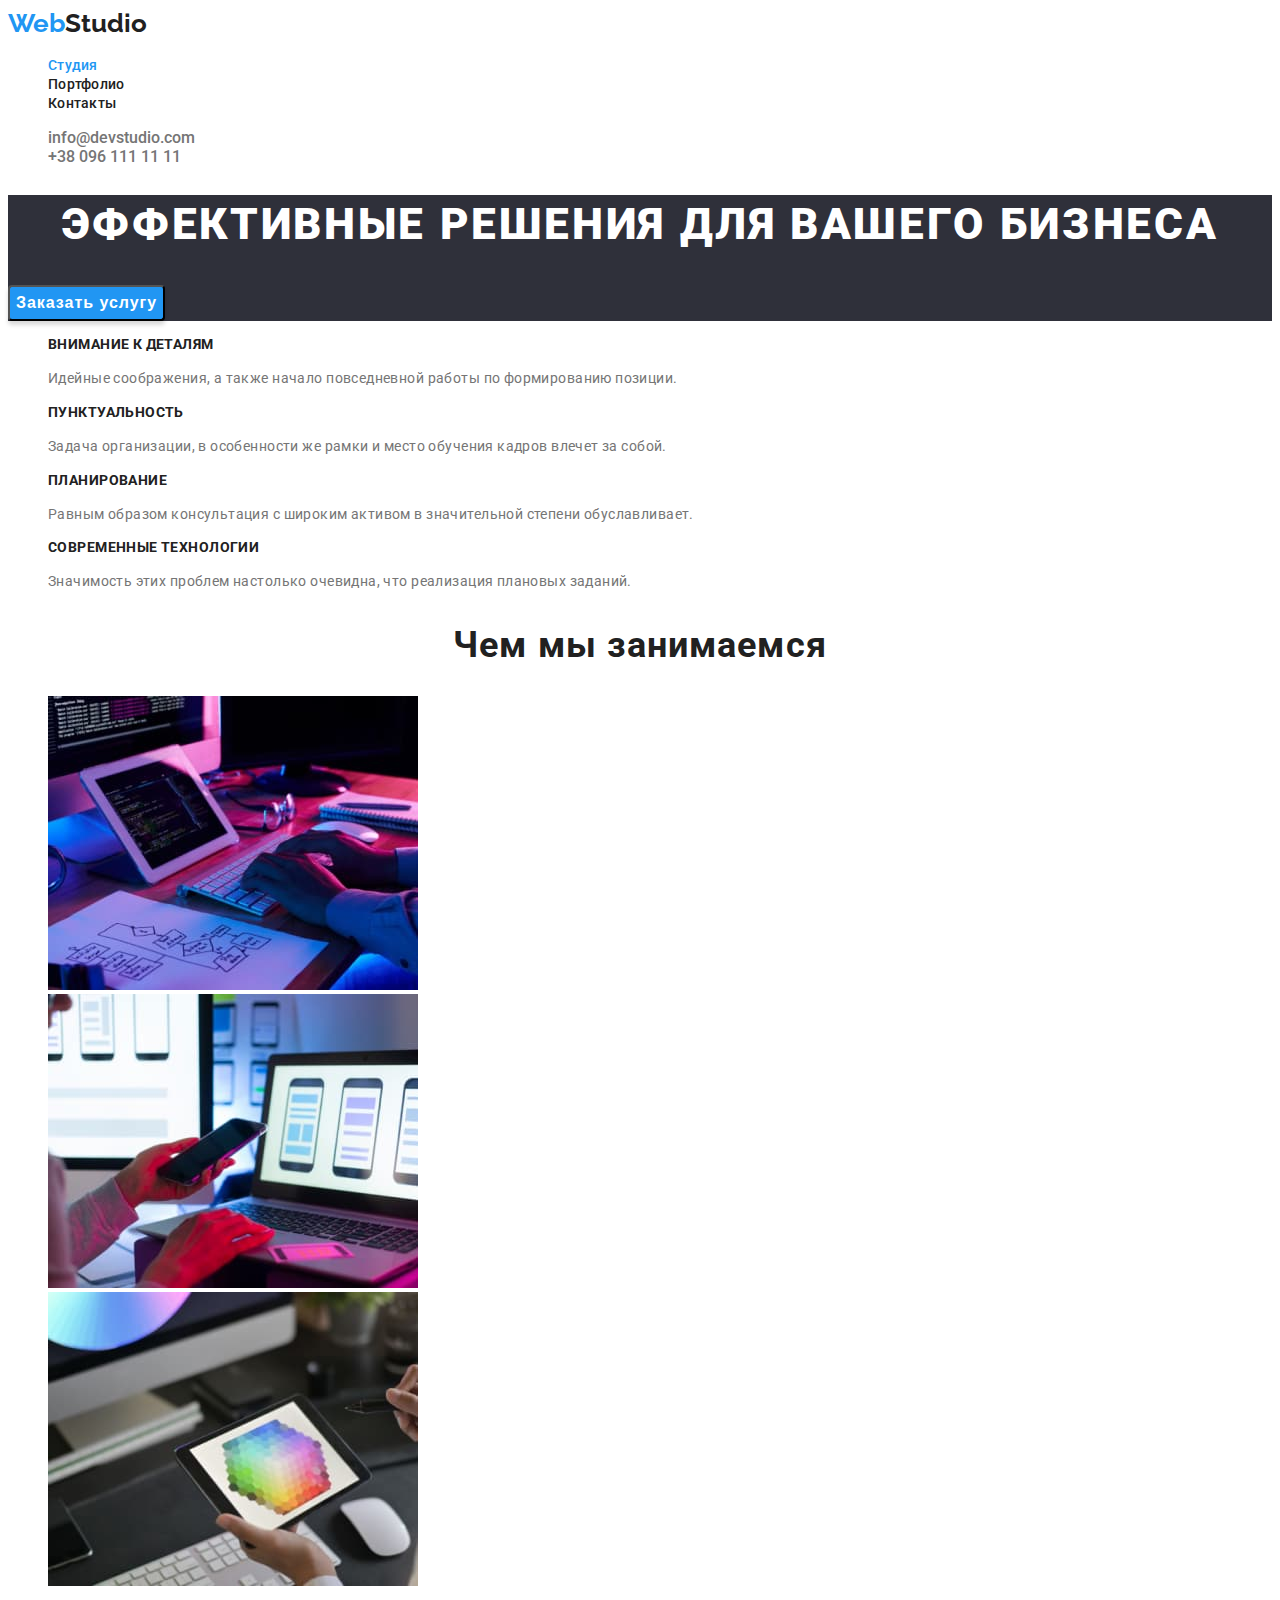
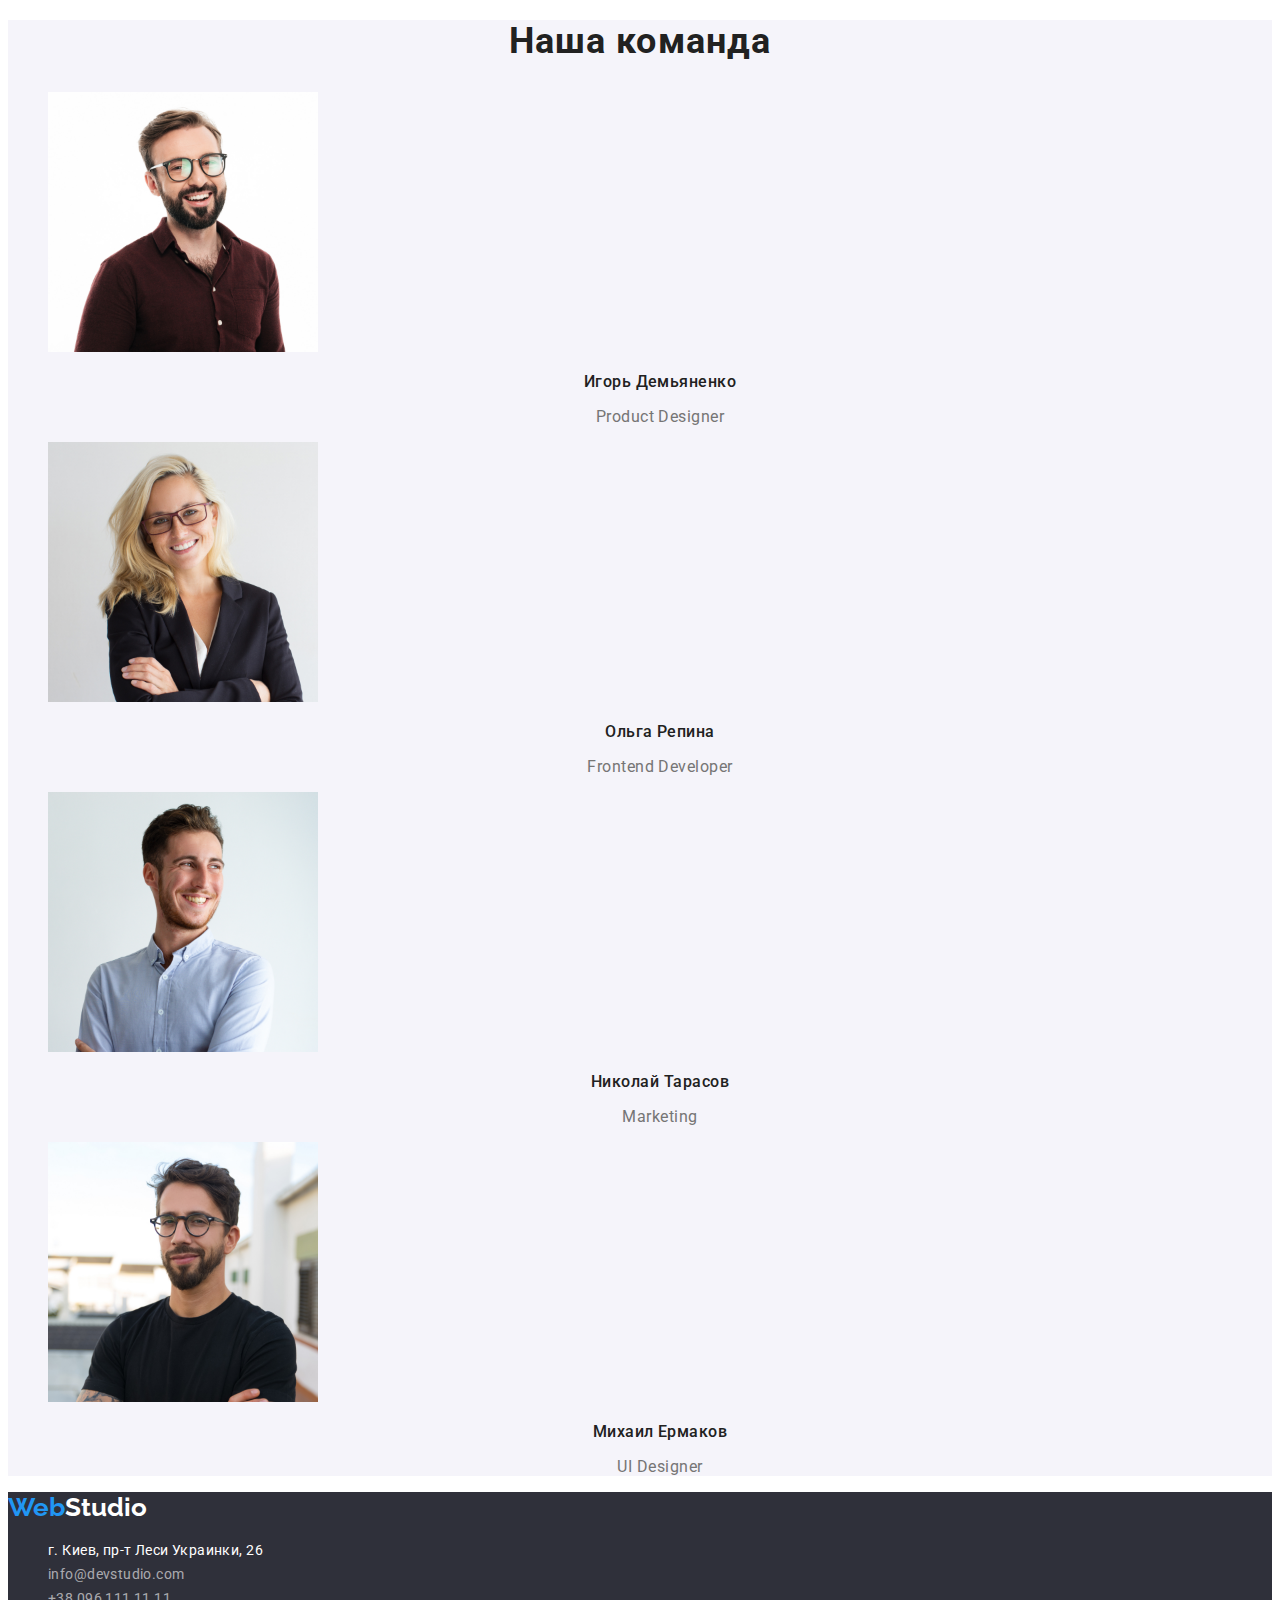
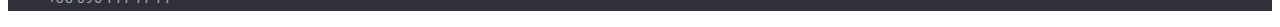
==== index.html @ 75a7513d "Initial commit" ====
<!DOCTYPE html>
<html lang="ru">
<!--head-->

<head>
    <meta charset="UTF-8" />
    <meta http-equiv="X-UA-Compatible" content="IE=edge" />
    <meta name="viewport" content="width=device-width, initial-scale=1.0" />
    <title>Web Studio</title>
    <link rel="preconnect" href="https://fonts.googleapis.com" />
    <link rel="preconnect" href="https://fonts.gstatic.com" crossorigin />
    <link href="https://fonts.googleapis.com/css2?family=Raleway:wght@700&family=Roboto:wght@400;500;700;900&display=swap" rel="stylesheet" />
    <link rel="stylesheet" href="./css/style.css" />
</head>
<!--body-->

<body>
    <!--header-->
    <header class="header">
        <a href="./index.html" lang="en" class="logo link">Web<span class="logo-header">Studio</span></a
      >
      <nav class="header-nav link">
        <ul class="nav-list list">
          <li class="nav-item">
            <a href="./index.html" class="nav-link link current-link">Студия</a>
        </li>
        <li class="nav-item">
            <a href="./portfolio.html " class="nav-link link">Портфолио</a>
        </li>
        <li class="nav-item">
            <a href="#" class="nav-link link">Контакты</a>
        </li>
        </ul>
        </nav>
        <ul class="contact-us list">
            <li class="contact-us-item">
                <a href="mailto:info@devstudio.com" lang="en" class="contact-us-link link">info@devstudio.com</a
          >
        </li>
        <li class="contact-us-item">
          <a href="tel:+380961111111" class="contact-us-link link">+38 096 111 11 11</a>
            </li>
        </ul>
    </header>
    <!--main-->
    <main>
        <section class="hero">
            <h1 class="hero-title">Эффективные решения для вашего бизнеса</h1>
            <button type="button" class="btn">Заказать услугу</button>
        </section>
        <section class="main-tasks">
            <h2 class="visually-hidden">Основные задачи</h2>
            <ul class="main-tasks-list list">
                <li class="main-tasks-item">
                    <h3 class="main-tasks-title">Внимание к деталям</h3>
                    <p class="main-tasks-text">
                        Идейные соображения, а также начало повседневной работы по формированию позиции.
                    </p>
                </li>
                <li class="main-tasks-item">
                    <h3 class="main-tasks-title">Пунктуальность</h3>
                    <p class="main-tasks-text">
                        Задача организации, в особенности же рамки и место обучения кадров влечет за собой.
                    </p>
                </li>
                <li class="main-tasks-item">
                    <h3 class="main-tasks-title">Планирование</h3>
                    <p class="main-tasks-text">
                        Равным образом консультация с широким активом в значительной степени обуславливает.
                    </p>
                </li>
                <li class="main-tasks-item">
                    <h3 class="main-tasks-title">Современные технологии</h3>
                    <p class="main-tasks-text">
                        Значимость этих проблем настолько очевидна, что реализация плановых заданий.
                    </p>
                </li>
            </ul>
        </section>
        <section class="our-work">
            <h2 class="our-work-title">Чем мы занимаемся</h2>
            <ul class="our-work-list list">
                <li class="our-work-item">
                    <img src="./images/body/tablet+keyboard.jpg" alt="Набор кода на клавиатуре с отображением на экране" width="370" height="294" />
                </li>
                <li class="our-work-item">
                    <img src="./images/body/phone+laptop.jpg" alt="Синхронизация телефона и компьютера" width="370" height="294" />
                </li>
                <li class="our-work-item">
                    <img src="./images/body/tablet.jpg" alt="Графика на планшете" width="370" height="294" />
                </li>
            </ul>
        </section>
        <section class="our-team">
            <h2 class="our-team-title">Наша команда</h2>
            <ul class="our-team-list list">
                <li class="our-team-item">
                    <img src="./images/body/igor-demyanenko.jpg" alt="Фото Игоря Демьяненко" width="270" height="260" class="our-team-photo" />
                    <h3 class="our-team-name">Игорь Демьяненко</h3>
                    <p lang="en" class="our-team-text">Product Designer</p>
                </li>
                <li class="our-team-item">
                    <img src="./images/body/olga-repina.jpg" alt="Фото Ольги Репиной" width="270" height="260" class="our-team-photo" />
                    <h3 class="our-team-name">Ольга Репина</h3>
                    <p lang="en" class="our-team-text">Frontend Developer</p>
                </li>
                <li class="our-team-item">
                    <img src="./images/body/nikolay-tarasov.jpg" alt="Фото Николая Тарасова" width="270" height="260" class="our-team-photo" />
                    <h3 class="our-team-name">Николай Тарасов</h3>
                    <p lang="en" class="our-team-text">Marketing</p>
                </li>
                <li class="our-team-item">
                    <img src="./images/body/mikhail-ermakov.jpg" alt="Фото Михаила Ермакова" width="270" height="260" class="our-team-photo" />
                    <h3 class="our-team-name">Михаил Ермаков</h3>
                    <p lang="en" class="our-team-text">UI Designer</p>
                </li>
            </ul>
        </section>
    </main>
    <!--footer-->
    <footer class="footer">
        <a href="./index.html" lang="en" class="logo link">Web<span class="logo-footer">Studio</span></a
      >
      <address class="address">
        <ul class="address-list list">
          <li class="address-item">
            <a
              href="https://goo.gl/maps/aVmXrmSKE6ymTyCH6"
              target="no_blank"
              rel="noopener noreferer"
              class="address-link office link"
              >г. Киев, пр-т Леси Украинки, 26</a
            >
          </li>
          <li class="address-item">
            <a href="mailto:info@devstudio.com" lang="en" class="address-link link"
              >info@devstudio.com</a
            >
          </li>
          <li class="address-item">
            <a href="tel:+380961111111" class="address-link link">+38 096 111 11 11</a>
        </li>
        </ul>
        </address>
    </footer>
</body>

</html>
---- css/style.css ----
:root {
    --main-font-family: 'Roboto', sans-serif;
    --secondary-font-family: 'Raleway', sans-serif;
    --text-font-size: 14px;
    --hero-text-color: #FFFFFF;
    --primary-text-color: #212121;
    --secondary-text-color: #757575;
    --accent-color: #2196F3;
    --primary-background-color: #2F303A;
    --secondary-background-color: #F5F4FA;
    --address-text-color: rgba(255, 255, 255, 0.6);
}

body {
    font-family: var(--main-font-family);
}

.list {
    list-style: none;
}

.link {
    text-decoration: none;
}

.address {
    font-style: normal;
}

.visually-hidden {
    position: absolute;
    width: 1px;
    height: 1px;
    margin: -1px;
    border: 0;
    padding: 0;
    clip: rect(0 0 0 0);
    overflow: hidden;
}


/*------HEADER------*/

.logo {
    font-family: var(--secondary-font-family);
    font-weight: 700;
    font-size: 26px;
    line-height: 1.19;
    color: var(--accent-color);
}

.logo-header {
    color: var(--primary-text-color);
}

.nav-link {
    font-weight: 500;
    font-size: var(--text-font-size);
    line-height: 1.14;
    letter-spacing: 0.02em;
    color: var(--primary-text-color);
}

.nav-link:hover,
.nav-link:focus {
    color: var(--accent-color);
    cursor: pointer;
}

.current-link {
    color: var(--accent-color);
}

.contact-us-link {
    font-weight: 500;
    color: var(--secondary-text-color);
}

.contact-us-link:hover,
.contact-us-link:focus {
    color: var(--accent-color);
    cursor: pointer;
}


/*------HEADER------*/


/*------MAIN------*/

.hero {
    background-color: var(--primary-background-color);
    color: var(--hero-text-color);
}

.hero-title {
    font-weight: 900;
    font-size: 44px;
    line-height: 1.36;
    text-align: center;
    letter-spacing: 0.06em;
    text-transform: uppercase;
}

.btn {
    font-weight: 700;
    font-size: 16px;
    line-height: 1.88;
    display: flex;
    align-items: center;
    text-align: center;
    letter-spacing: 0.06em;
    background-color: var(--accent-color);
    box-shadow: 0px 4px 4px rgba(0, 0, 0, 0.15);
    border-radius: 4px;
    color: inherit;
}

.main-tasks-title {
    font-weight: 700;
    font-size: var(--text-font-size);
    line-height: 1.14;
    letter-spacing: 0.03em;
    text-transform: uppercase;
    color: var(--primary-text-color);
}

.main-tasks-text {
    font-weight: 400;
    font-size: var(--text-font-size);
    line-height: 1.71;
    letter-spacing: 0.03em;
    color: var(--secondary-text-color);
}

.our-work-title,
.our-team-title {
    font-weight: 700;
    font-size: 36px;
    line-height: 1.17;
    text-align: center;
    letter-spacing: 0.03em;
    color: var(--primary-text-color);
}

.our-team {
    background-color: var(--secondary-background-color);
}

.our-team-name,
.our-team-text {
    font-weight: 500;
    font-size: 16px;
    line-height: 1.19;
    text-align: center;
    letter-spacing: 0.03em;
    color: var(--primary-text-color);
}

.our-team-text {
    font-weight: 400;
    color: var(--secondary-text-color);
}


/*---PORTFOLIO----*/

.portfolio-btn {
    font-weight: 500;
    font-size: 16px;
    line-height: 1.62;
    text-align: center;
    letter-spacing: 0.03em;
    color: var(--primary-text-color);
    background-color: var(--secondary-background-color);
}

.portfolio-btn:hover,
.portfolio-btn:focus {
    color: var(--hero-text-color);
    background-color: var(--accent-color);
}

.current-portfolio-btn {
    background-color: var(--accent-color);
    color: var(--hero-text-color);
}

.portfolio-title {
    font-weight: 700;
    font-size: 18px;
    line-height: 2;
    letter-spacing: 0.06em;
    color: var(--primary-text-color);
}

.portfolio-text {
    font-weight: 400;
    font-size: 16px;
    line-height: 1.88;
    letter-spacing: 0.03em;
    color: var(--secondary-text-color);
}


/*---PORTFOLIO----*/


/*------MAIN------*/


/*------FOOTER------*/

.footer {
    background-color: var(--primary-background-color);
}

.address-link {
    font-weight: 400;
    font-size: var(--text-font-size);
    line-height: 1.71;
    letter-spacing: 0.03em;
    color: var(--address-text-color);
}

.office {
    color: var(--hero-text-color);
}

.logo-footer {
    color: var(--hero-text-color);
}
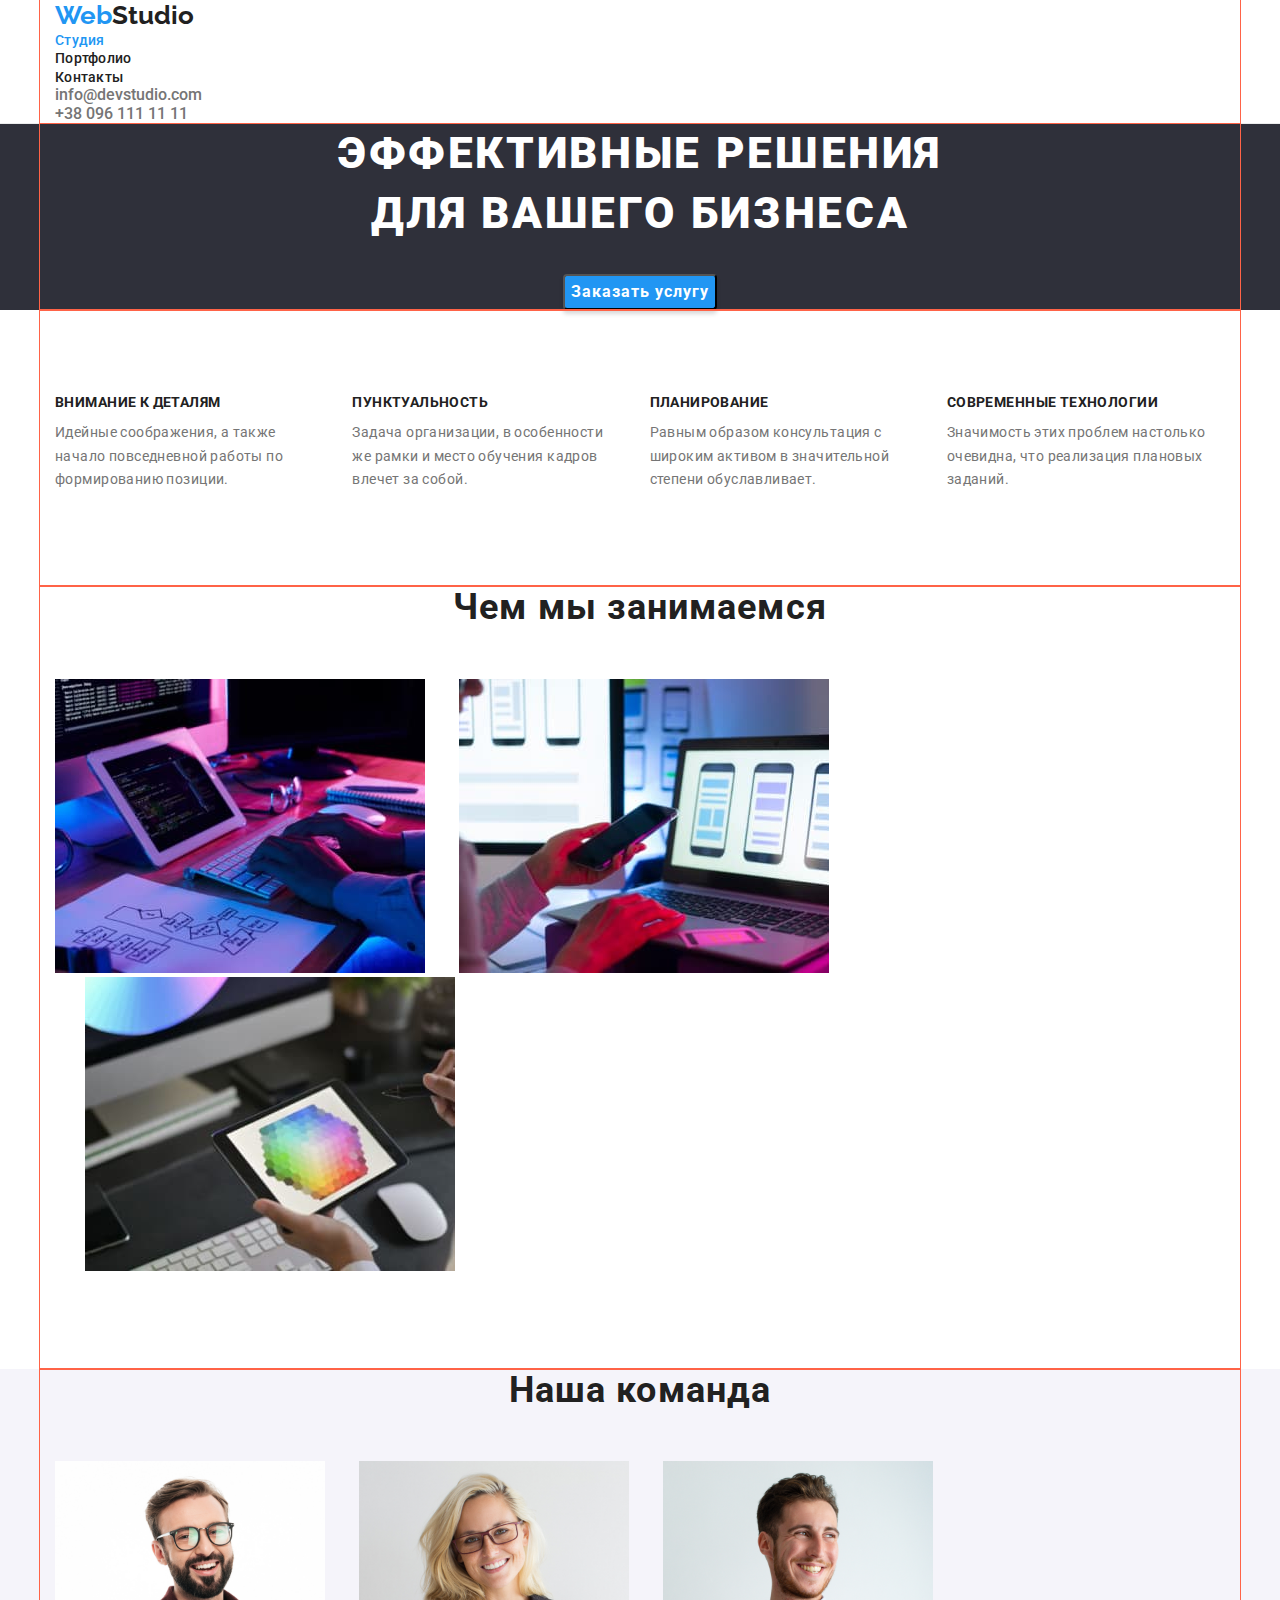
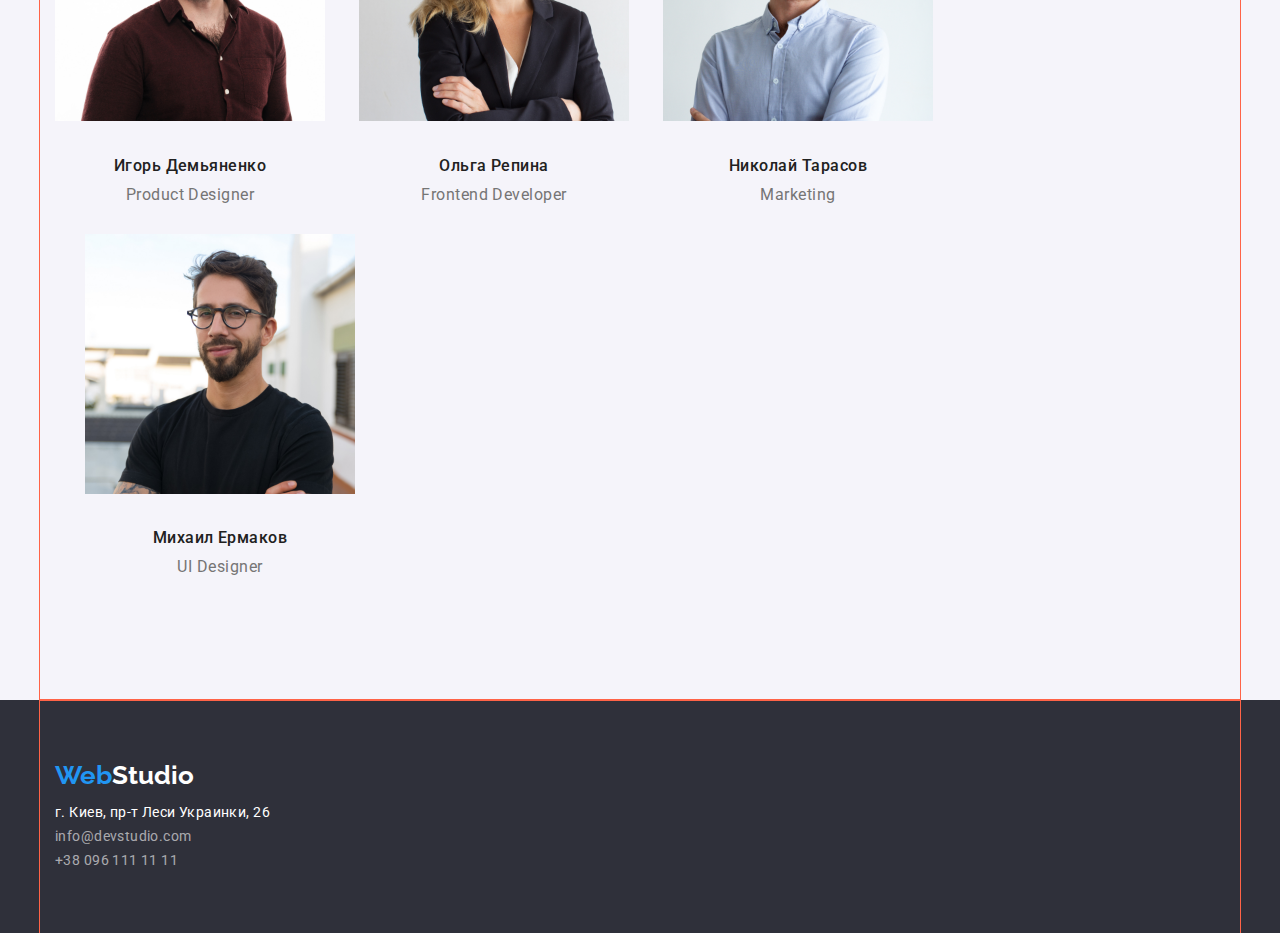
==== commit dfbef8e4: "add margin/padding" ====
--- a/index.html
+++ b/index.html
@@ -10,6 +10,7 @@
     <link rel="preconnect" href="https://fonts.googleapis.com" />
     <link rel="preconnect" href="https://fonts.gstatic.com" crossorigin />
     <link href="https://fonts.googleapis.com/css2?family=Raleway:wght@700&family=Roboto:wght@400;500;700;900&display=swap" rel="stylesheet" />
+    <link rel="stylesheet" href="https://cdn.jsdelivr.net/npm/modern-normalize@1.1.0/modern-normalize.min.css" />
     <link rel="stylesheet" href="./css/style.css" />
 </head>
 <!--body-->
@@ -17,131 +18,143 @@
 <body>
     <!--header-->
     <header class="header">
-        <a href="./index.html" lang="en" class="logo link">Web<span class="logo-header">Studio</span></a
-      >
-      <nav class="header-nav link">
-        <ul class="nav-list list">
-          <li class="nav-item">
-            <a href="./index.html" class="nav-link link current-link">Студия</a>
-        </li>
-        <li class="nav-item">
-            <a href="./portfolio.html " class="nav-link link">Портфолио</a>
-        </li>
-        <li class="nav-item">
-            <a href="#" class="nav-link link">Контакты</a>
-        </li>
-        </ul>
-        </nav>
-        <ul class="contact-us list">
-            <li class="contact-us-item">
-                <a href="mailto:info@devstudio.com" lang="en" class="contact-us-link link">info@devstudio.com</a
-          >
-        </li>
-        <li class="contact-us-item">
-          <a href="tel:+380961111111" class="contact-us-link link">+38 096 111 11 11</a>
+        <div class="container">
+            <a href="./index.html" lang="en" class="logo link">Web<span class="logo-header">Studio</span></a
+        >
+        <nav class="header-nav link">
+          <ul class="nav-list list">
+            <li class="nav-item">
+              <a href="./index.html" class="nav-link link current-link">Студия</a>
             </li>
-        </ul>
+            <li class="nav-item">
+                <a href="./portfolio.html " class="nav-link link">Портфолио</a>
+            </li>
+            <li class="nav-item">
+                <a href="#" class="nav-link link">Контакты</a>
+            </li>
+            </ul>
+            </nav>
+            <ul class="contact-us list">
+                <li class="contact-us-item">
+                    <a href="mailto:info@devstudio.com" lang="en" class="contact-us-link link">info@devstudio.com</a
+            >
+          </li>
+          <li class="contact-us-item">
+            <a href="tel:+380961111111" class="contact-us-link link">+38 096 111 11 11</a>
+                </li>
+            </ul>
+        </div>
     </header>
     <!--main-->
     <main>
         <section class="hero">
-            <h1 class="hero-title">Эффективные решения для вашего бизнеса</h1>
-            <button type="button" class="btn">Заказать услугу</button>
+            <div class="container">
+                <h1 class="hero-title">Эффективные решения для вашего бизнеса</h1>
+                <button type="button" class="btn hero-btn">Заказать услугу</button>
+            </div>
         </section>
         <section class="main-tasks">
-            <h2 class="visually-hidden">Основные задачи</h2>
-            <ul class="main-tasks-list list">
-                <li class="main-tasks-item">
-                    <h3 class="main-tasks-title">Внимание к деталям</h3>
-                    <p class="main-tasks-text">
-                        Идейные соображения, а также начало повседневной работы по формированию позиции.
-                    </p>
-                </li>
-                <li class="main-tasks-item">
-                    <h3 class="main-tasks-title">Пунктуальность</h3>
-                    <p class="main-tasks-text">
-                        Задача организации, в особенности же рамки и место обучения кадров влечет за собой.
-                    </p>
-                </li>
-                <li class="main-tasks-item">
-                    <h3 class="main-tasks-title">Планирование</h3>
-                    <p class="main-tasks-text">
-                        Равным образом консультация с широким активом в значительной степени обуславливает.
-                    </p>
-                </li>
-                <li class="main-tasks-item">
-                    <h3 class="main-tasks-title">Современные технологии</h3>
-                    <p class="main-tasks-text">
-                        Значимость этих проблем настолько очевидна, что реализация плановых заданий.
-                    </p>
-                </li>
-            </ul>
+            <div class="container">
+                <h2 class="visually-hidden">Основные задачи</h2>
+                <ul class="main-tasks-list list">
+                    <li class="main-tasks-item">
+                        <h3 class="main-tasks-title">Внимание к деталям</h3>
+                        <p class="main-tasks-text">
+                            Идейные соображения, а также начало повседневной работы по формированию позиции.
+                        </p>
+                    </li>
+                    <li class="main-tasks-item">
+                        <h3 class="main-tasks-title">Пунктуальность</h3>
+                        <p class="main-tasks-text">
+                            Задача организации, в особенности же рамки и место обучения кадров влечет за собой.
+                        </p>
+                    </li>
+                    <li class="main-tasks-item">
+                        <h3 class="main-tasks-title">Планирование</h3>
+                        <p class="main-tasks-text">
+                            Равным образом консультация с широким активом в значительной степени обуславливает.
+                        </p>
+                    </li>
+                    <li class="main-tasks-item">
+                        <h3 class="main-tasks-title">Современные технологии</h3>
+                        <p class="main-tasks-text">
+                            Значимость этих проблем настолько очевидна, что реализация плановых заданий.
+                        </p>
+                    </li>
+                </ul>
+            </div>
         </section>
         <section class="our-work">
-            <h2 class="our-work-title">Чем мы занимаемся</h2>
-            <ul class="our-work-list list">
-                <li class="our-work-item">
-                    <img src="./images/body/tablet+keyboard.jpg" alt="Набор кода на клавиатуре с отображением на экране" width="370" height="294" />
-                </li>
-                <li class="our-work-item">
-                    <img src="./images/body/phone+laptop.jpg" alt="Синхронизация телефона и компьютера" width="370" height="294" />
-                </li>
-                <li class="our-work-item">
-                    <img src="./images/body/tablet.jpg" alt="Графика на планшете" width="370" height="294" />
-                </li>
-            </ul>
+            <div class="container">
+                <h2 class="our-work-title">Чем мы занимаемся</h2>
+                <ul class="our-work-list list">
+                    <li class="our-work-item">
+                        <img class="img" src="./images/body/tablet+keyboard.jpg" alt="Набор кода на клавиатуре с отображением на экране" width="370" height="294" />
+                    </li>
+                    <li class="our-work-item">
+                        <img class="img" src="./images/body/phone+laptop.jpg" alt="Синхронизация телефона и компьютера" width="370" height="294" />
+                    </li>
+                    <li class="our-work-item">
+                        <img class="img" src="./images/body/tablet.jpg" alt="Графика на планшете" width="370" height="294" />
+                    </li>
+                </ul>
+            </div>
         </section>
         <section class="our-team">
-            <h2 class="our-team-title">Наша команда</h2>
-            <ul class="our-team-list list">
-                <li class="our-team-item">
-                    <img src="./images/body/igor-demyanenko.jpg" alt="Фото Игоря Демьяненко" width="270" height="260" class="our-team-photo" />
-                    <h3 class="our-team-name">Игорь Демьяненко</h3>
-                    <p lang="en" class="our-team-text">Product Designer</p>
-                </li>
-                <li class="our-team-item">
-                    <img src="./images/body/olga-repina.jpg" alt="Фото Ольги Репиной" width="270" height="260" class="our-team-photo" />
-                    <h3 class="our-team-name">Ольга Репина</h3>
-                    <p lang="en" class="our-team-text">Frontend Developer</p>
-                </li>
-                <li class="our-team-item">
-                    <img src="./images/body/nikolay-tarasov.jpg" alt="Фото Николая Тарасова" width="270" height="260" class="our-team-photo" />
-                    <h3 class="our-team-name">Николай Тарасов</h3>
-                    <p lang="en" class="our-team-text">Marketing</p>
-                </li>
-                <li class="our-team-item">
-                    <img src="./images/body/mikhail-ermakov.jpg" alt="Фото Михаила Ермакова" width="270" height="260" class="our-team-photo" />
-                    <h3 class="our-team-name">Михаил Ермаков</h3>
-                    <p lang="en" class="our-team-text">UI Designer</p>
-                </li>
-            </ul>
+            <div class="container">
+                <h2 class="our-team-title">Наша команда</h2>
+                <ul class="our-team-list list">
+                    <li class="our-team-item">
+                        <img class="img" src="./images/body/igor-demyanenko.jpg" alt="Фото Игоря Демьяненко" width="270" height="260" class="our-team-photo" />
+                        <h3 class="our-team-name">Игорь Демьяненко</h3>
+                        <p lang="en" class="our-team-text">Product Designer</p>
+                    </li>
+                    <li class="our-team-item">
+                        <img class="img" src="./images/body/olga-repina.jpg" alt="Фото Ольги Репиной" width="270" height="260" class="our-team-photo" />
+                        <h3 class="our-team-name">Ольга Репина</h3>
+                        <p lang="en" class="our-team-text">Frontend Developer</p>
+                    </li>
+                    <li class="our-team-item">
+                        <img class="img" src="./images/body/nikolay-tarasov.jpg" alt="Фото Николая Тарасова" width="270" height="260" class="our-team-photo" />
+                        <h3 class="our-team-name">Николай Тарасов</h3>
+                        <p lang="en" class="our-team-text">Marketing</p>
+                    </li>
+                    <li class="our-team-item">
+                        <img class="img" src="./images/body/mikhail-ermakov.jpg" alt="Фото Михаила Ермакова" width="270" height="260" class="our-team-photo" />
+                        <h3 class="our-team-name">Михаил Ермаков</h3>
+                        <p lang="en" class="our-team-text">UI Designer</p>
+                    </li>
+                </ul>
+            </div>
         </section>
     </main>
     <!--footer-->
     <footer class="footer">
-        <a href="./index.html" lang="en" class="logo link">Web<span class="logo-footer">Studio</span></a
-      >
-      <address class="address">
-        <ul class="address-list list">
-          <li class="address-item">
-            <a
-              href="https://goo.gl/maps/aVmXrmSKE6ymTyCH6"
-              target="no_blank"
-              rel="noopener noreferer"
-              class="address-link office link"
-              >г. Киев, пр-т Леси Украинки, 26</a
-            >
-          </li>
-          <li class="address-item">
-            <a href="mailto:info@devstudio.com" lang="en" class="address-link link"
-              >info@devstudio.com</a
-            >
-          </li>
-          <li class="address-item">
-            <a href="tel:+380961111111" class="address-link link">+38 096 111 11 11</a>
-        </li>
-        </ul>
-        </address>
+        <div class="container">
+            <a href="./index.html" lang="en" class="logo link">Web<span class="logo-footer">Studio</span></a
+        >
+        <address class="address">
+          <ul class="address-list list">
+            <li class="address-item">
+              <a
+                href="https://goo.gl/maps/aVmXrmSKE6ymTyCH6"
+                target="no_blank"
+                rel="noopener noreferer"
+                class="address-link office link"
+                >г. Киев, пр-т Леси Украинки, 26</a
+              >
+            </li>
+            <li class="address-item">
+              <a href="mailto:info@devstudio.com" lang="en" class="address-link link"
+                >info@devstudio.com</a
+              >
+            </li>
+            <li class="address-item">
+              <a href="tel:+380961111111" class="address-link link">+38 096 111 11 11</a>
+            </li>
+            </ul>
+            </address>
+        </div>
     </footer>
 </body>
 
--- a/css/style.css
+++ b/css/style.css
@@ -15,6 +15,27 @@
     font-family: var(--main-font-family);
 }
 
+h1,
+h2,
+h3,
+h4,
+h5,
+h6,
+p,
+ul {
+    margin: 0;
+    padding: 0;
+}
+
+.container {
+    width: 1200px;
+    margin-left: auto;
+    margin-right: auto;
+    padding-left: 15px;
+    padding-right: 15px;
+    outline: 1px solid tomato;
+}
+
 .list {
     list-style: none;
 }
@@ -41,6 +62,10 @@
 
 /*------HEADER------*/
 
+.header {
+    border-bottom: 1px solid #ECECEC;
+}
+
 .logo {
     font-family: var(--secondary-font-family);
     font-weight: 700;
@@ -91,6 +116,7 @@
 .hero {
     background-color: var(--primary-background-color);
     color: var(--hero-text-color);
+    text-align: center;
 }
 
 .hero-title {
@@ -100,6 +126,9 @@
     text-align: center;
     letter-spacing: 0.06em;
     text-transform: uppercase;
+    margin-bottom: 30px;
+    padding-left: 237px;
+    padding-right: 237px;
 }
 
 .btn {
@@ -116,6 +145,25 @@
     color: inherit;
 }
 
+.hero-btn {
+    display: inline-block;
+}
+
+.main-tasks .container {
+    padding-top: 85px;
+    padding-bottom: 94px;
+}
+
+.main-tasks-item {
+    display: inline-block;
+    margin-left: 30px;
+    width: 22.5%;
+}
+
+.main-tasks-item:first-child {
+    margin-left: 0;
+}
+
 .main-tasks-title {
     font-weight: 700;
     font-size: var(--text-font-size);
@@ -123,6 +171,7 @@
     letter-spacing: 0.03em;
     text-transform: uppercase;
     color: var(--primary-text-color);
+    margin-bottom: 10px;
 }
 
 .main-tasks-text {
@@ -141,10 +190,39 @@
     text-align: center;
     letter-spacing: 0.03em;
     color: var(--primary-text-color);
+    margin-bottom: 50px;
+}
+
+.our-work .container,
+.our-team .container {
+    padding-bottom: 94px;
+}
+
+.our-work-item {
+    display: inline-block;
+    margin-left: 30px;
+}
+
+.our-work-item:first-child {
+    margin-left: 0;
 }
 
 .our-team {
     background-color: var(--secondary-background-color);
+}
+
+.our-team .img {
+    margin-bottom: 30px;
+}
+
+.our-team-item {
+    display: inline-block;
+    margin-left: 30px;
+    padding-bottom: 30px;
+}
+
+.our-team-item:first-child {
+    margin-left: 0;
 }
 
 .our-team-name,
@@ -155,15 +233,26 @@
     text-align: center;
     letter-spacing: 0.03em;
     color: var(--primary-text-color);
+    margin-bottom: 10px;
 }
 
 .our-team-text {
     font-weight: 400;
     color: var(--secondary-text-color);
+    margin-bottom: 0;
 }
 
 
 /*---PORTFOLIO----*/
+
+.portfolio .container {
+    padding-top: 94px;
+    padding-bottom: 94px;
+}
+
+.portfolio-btn-list {
+    margin-bottom: 34px;
+}
 
 .portfolio-btn {
     font-weight: 500;
@@ -186,12 +275,27 @@
     color: var(--hero-text-color);
 }
 
+.portfolio .portfolio-item {
+    display: inline-block;
+    margin-left: 30px;
+    margin-bottom: 20px;
+}
+
+.portfolio .portfolio-item:nth-child(3n+1) {
+    margin-left: 0;
+}
+
+.portfolio .img {
+    margin-bottom: 20px;
+}
+
 .portfolio-title {
     font-weight: 700;
     font-size: 18px;
     line-height: 2;
     letter-spacing: 0.06em;
     color: var(--primary-text-color);
+    margin-bottom: 4px;
 }
 
 .portfolio-text {
@@ -203,16 +307,20 @@
 }
 
 
-/*---PORTFOLIO----*/
-
-
-/*------MAIN------*/
-
-
 /*------FOOTER------*/
 
 .footer {
     background-color: var(--primary-background-color);
+}
+
+.footer .container {
+    padding-top: 60px;
+    padding-bottom: 60px;
+}
+
+.footer .container>a {
+    display: inline-block;
+    margin-bottom: 10px;
 }
 
 .address-link {
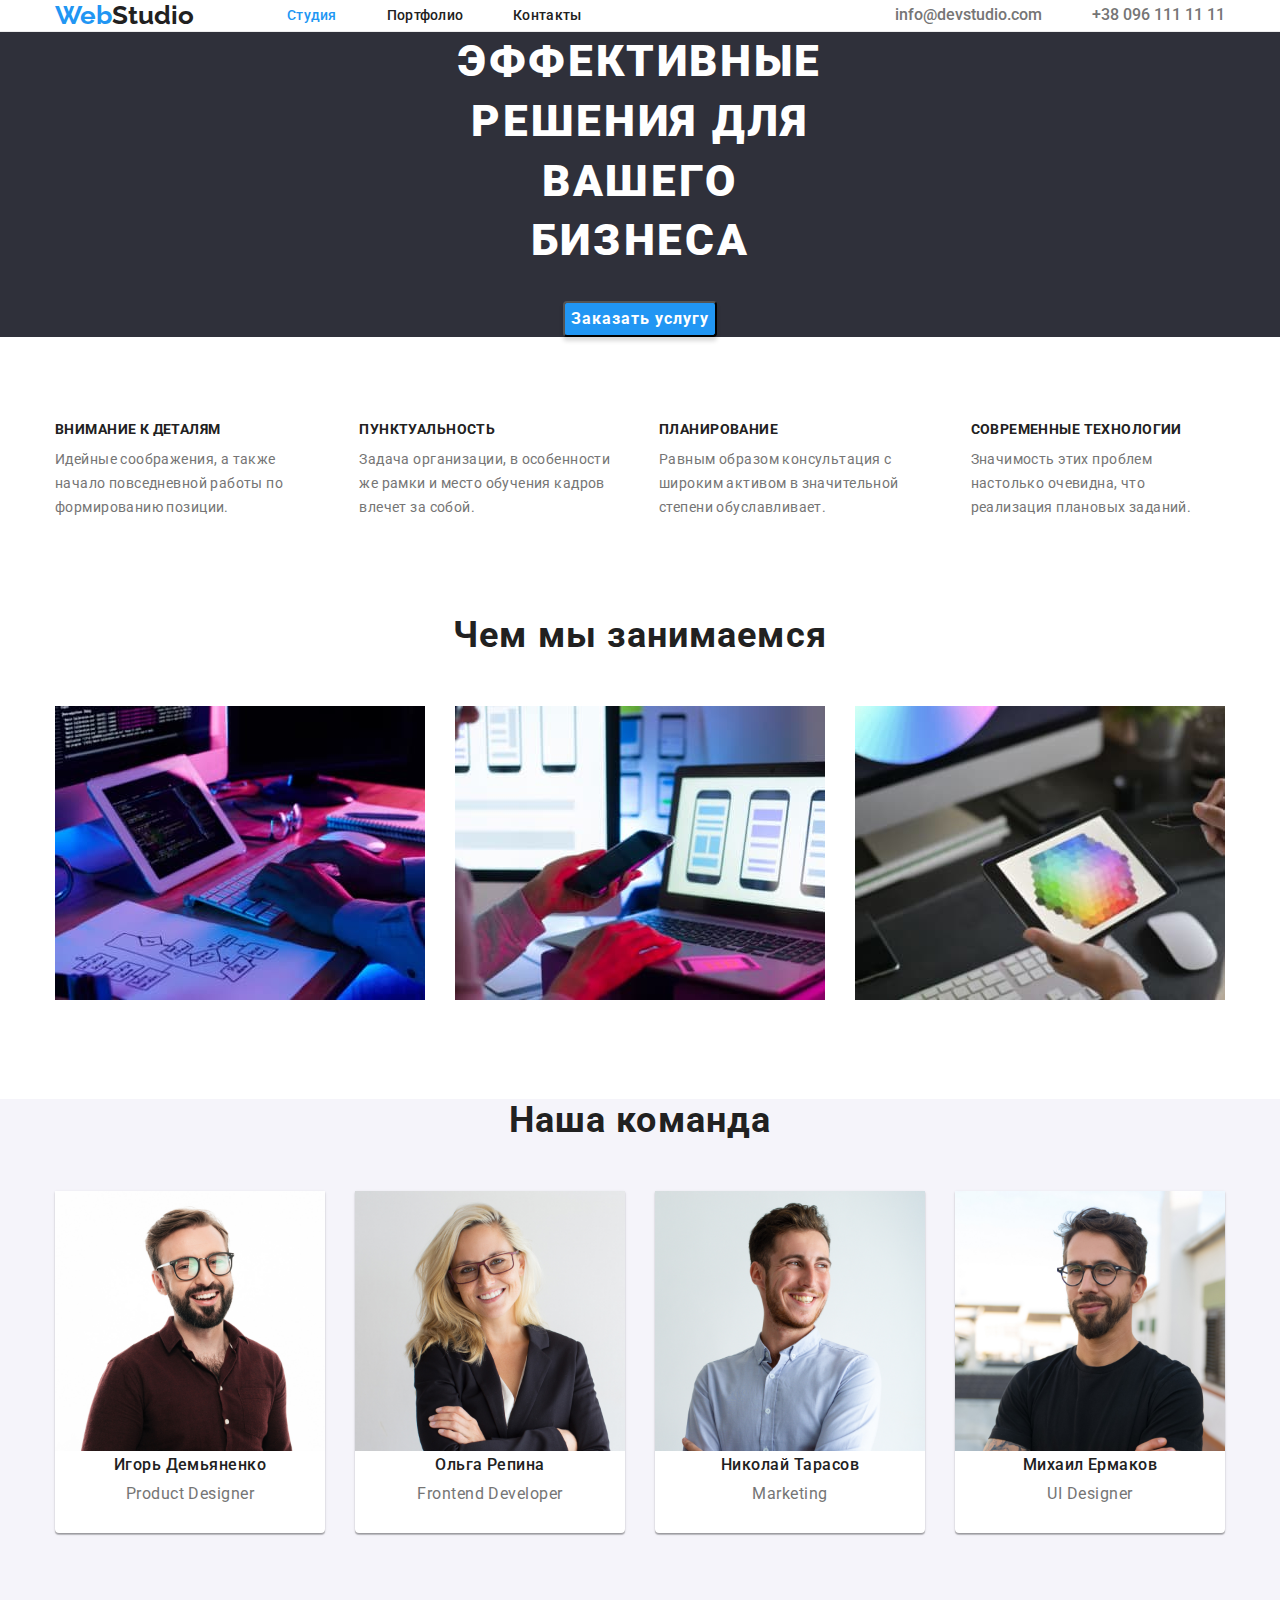
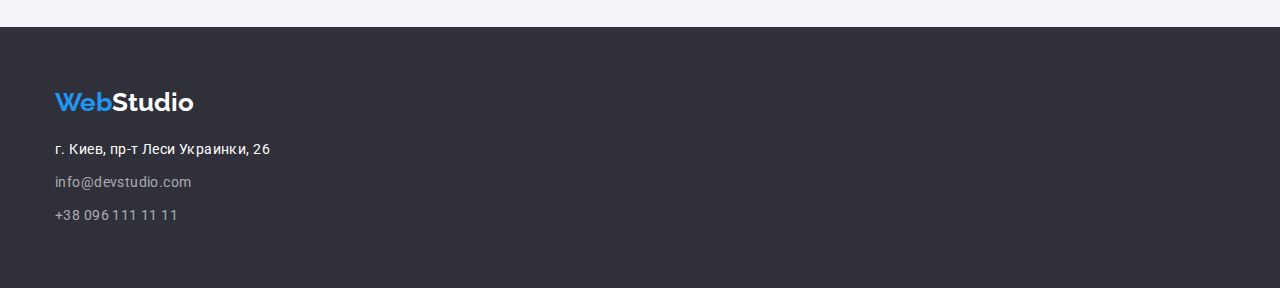
==== commit f3785d3a: "add flex-box" ====
--- a/index.html
+++ b/index.html
@@ -19,7 +19,7 @@
     <!--header-->
     <header class="header">
         <div class="container">
-            <a href="./index.html" lang="en" class="logo link">Web<span class="logo-header">Studio</span></a
+            <a class="logo link" href="./index.html" lang="en">Web<span class="logo-header">Studio</span></a
         >
         <nav class="header-nav link">
           <ul class="nav-list list">
@@ -48,14 +48,12 @@
     <!--main-->
     <main>
         <section class="hero">
-            <div class="container">
-                <h1 class="hero-title">Эффективные решения для вашего бизнеса</h1>
-                <button type="button" class="btn hero-btn">Заказать услугу</button>
-            </div>
+            <h1 class="hero-title">Эффективные решения для вашего бизнеса</h1>
+            <button type="button" class="btn hero-btn">Заказать услугу</button>
         </section>
         <section class="main-tasks">
             <div class="container">
-                <h2 class="visually-hidden">Основные задачи</h2>
+                <h2 class="title visually-hidden">Основные задачи</h2>
                 <ul class="main-tasks-list list">
                     <li class="main-tasks-item">
                         <h3 class="main-tasks-title">Внимание к деталям</h3>
@@ -105,22 +103,22 @@
                 <h2 class="our-team-title">Наша команда</h2>
                 <ul class="our-team-list list">
                     <li class="our-team-item">
-                        <img class="img" src="./images/body/igor-demyanenko.jpg" alt="Фото Игоря Демьяненко" width="270" height="260" class="our-team-photo" />
+                        <img class="img" src="./images/body/igor-demyanenko.jpg" alt="Фото Игоря Демьяненко" width="270" height="260" />
                         <h3 class="our-team-name">Игорь Демьяненко</h3>
                         <p lang="en" class="our-team-text">Product Designer</p>
                     </li>
                     <li class="our-team-item">
-                        <img class="img" src="./images/body/olga-repina.jpg" alt="Фото Ольги Репиной" width="270" height="260" class="our-team-photo" />
+                        <img class="img" src="./images/body/olga-repina.jpg" alt="Фото Ольги Репиной" width="270" height="260" />
                         <h3 class="our-team-name">Ольга Репина</h3>
                         <p lang="en" class="our-team-text">Frontend Developer</p>
                     </li>
                     <li class="our-team-item">
-                        <img class="img" src="./images/body/nikolay-tarasov.jpg" alt="Фото Николая Тарасова" width="270" height="260" class="our-team-photo" />
+                        <img class="img" src="./images/body/nikolay-tarasov.jpg" alt="Фото Николая Тарасова" width="270" height="260" />
                         <h3 class="our-team-name">Николай Тарасов</h3>
                         <p lang="en" class="our-team-text">Marketing</p>
                     </li>
                     <li class="our-team-item">
-                        <img class="img" src="./images/body/mikhail-ermakov.jpg" alt="Фото Михаила Ермакова" width="270" height="260" class="our-team-photo" />
+                        <img class="img" src="./images/body/mikhail-ermakov.jpg" alt="Фото Михаила Ермакова" width="270" height="260" />
                         <h3 class="our-team-name">Михаил Ермаков</h3>
                         <p lang="en" class="our-team-text">UI Designer</p>
                     </li>
@@ -131,7 +129,7 @@
     <!--footer-->
     <footer class="footer">
         <div class="container">
-            <a href="./index.html" lang="en" class="logo link">Web<span class="logo-footer">Studio</span></a
+            <a class="logo link" href="./index.html" lang="en">Web<span class="logo-footer">Studio</span></a
         >
         <address class="address">
           <ul class="address-list list">
--- a/css/style.css
+++ b/css/style.css
@@ -33,7 +33,7 @@
     margin-right: auto;
     padding-left: 15px;
     padding-right: 15px;
-    outline: 1px solid tomato;
+    /* outline: 1px solid tomato; */
 }
 
 .list {
@@ -66,7 +66,27 @@
     border-bottom: 1px solid #ECECEC;
 }
 
+.header .container,
+.nav-list,
+.contact-us {
+    display: flex;
+    align-items: center;
+}
+
+.header .nav-item+.nav-item {
+    margin-left: 50px;
+}
+
+.contact-us {
+    margin-left: auto;
+}
+
+.header .contact-us-item+.contact-us-item {
+    margin-left: 50px;
+}
+
 .logo {
+    margin-right: 93px;
     font-family: var(--secondary-font-family);
     font-weight: 700;
     font-size: 26px;
@@ -114,21 +134,21 @@
 /*------MAIN------*/
 
 .hero {
+    text-align: center;
     background-color: var(--primary-background-color);
     color: var(--hero-text-color);
-    text-align: center;
 }
 
 .hero-title {
+    margin-bottom: 30px;
+    margin-left: 452px;
+    margin-right: 452px;
     font-weight: 900;
     font-size: 44px;
     line-height: 1.36;
     text-align: center;
     letter-spacing: 0.06em;
     text-transform: uppercase;
-    margin-bottom: 30px;
-    padding-left: 237px;
-    padding-right: 237px;
 }
 
 .btn {
@@ -149,29 +169,34 @@
     display: inline-block;
 }
 
+
+/* Main tasks  */
+
 .main-tasks .container {
     padding-top: 85px;
     padding-bottom: 94px;
 }
 
+.main-tasks-list {
+    display: flex;
+}
+
 .main-tasks-item {
-    display: inline-block;
+    width: calc((100%-30)/4);
+}
+
+.main-tasks-item+.main-tasks-item {
     margin-left: 30px;
-    width: 22.5%;
-}
-
-.main-tasks-item:first-child {
-    margin-left: 0;
 }
 
 .main-tasks-title {
+    margin-bottom: 10px;
     font-weight: 700;
     font-size: var(--text-font-size);
     line-height: 1.14;
     letter-spacing: 0.03em;
     text-transform: uppercase;
     color: var(--primary-text-color);
-    margin-bottom: 10px;
 }
 
 .main-tasks-text {
@@ -182,15 +207,18 @@
     color: var(--secondary-text-color);
 }
 
+
+/* OUR WORK */
+
 .our-work-title,
 .our-team-title {
+    margin-bottom: 50px;
     font-weight: 700;
     font-size: 36px;
     line-height: 1.17;
     text-align: center;
     letter-spacing: 0.03em;
     color: var(--primary-text-color);
-    margin-bottom: 50px;
 }
 
 .our-work .container,
@@ -198,31 +226,38 @@
     padding-bottom: 94px;
 }
 
+.our-work-list {
+    display: flex;
+}
+
 .our-work-item {
-    display: inline-block;
+    width: calc((100%-60)/3);
+}
+
+.our-work-item+.our-work-item {
     margin-left: 30px;
 }
 
-.our-work-item:first-child {
-    margin-left: 0;
-}
+
+/* OUR TEAM */
 
 .our-team {
     background-color: var(--secondary-background-color);
 }
 
-.our-team .img {
-    margin-bottom: 30px;
+.our-team-list {
+    display: flex;
 }
 
 .our-team-item {
-    display: inline-block;
+    background-color: var(--hero-text-color);
+    box-shadow: 0px 1px 3px rgba(0, 0, 0, 0.12), 0px 1px 1px rgba(0, 0, 0, 0.14), 0px 2px 1px rgba(0, 0, 0, 0.2);
+    border-bottom-left-radius: 4px;
+    border-bottom-right-radius: 4px;
+}
+
+.our-team-item+.our-team-item {
     margin-left: 30px;
-    padding-bottom: 30px;
-}
-
-.our-team-item:first-child {
-    margin-left: 0;
 }
 
 .our-team-name,
@@ -240,6 +275,7 @@
     font-weight: 400;
     color: var(--secondary-text-color);
     margin-bottom: 0;
+    padding-bottom: 30px;
 }
 
 
@@ -250,8 +286,10 @@
     padding-bottom: 94px;
 }
 
-.portfolio-btn-list {
+.portfolio .btn-list {
+    display: flex;
     margin-bottom: 34px;
+    justify-content: center;
 }
 
 .portfolio-btn {
@@ -275,27 +313,36 @@
     color: var(--hero-text-color);
 }
 
-.portfolio .portfolio-item {
-    display: inline-block;
-    margin-left: 30px;
-    margin-bottom: 20px;
-}
-
-.portfolio .portfolio-item:nth-child(3n+1) {
-    margin-left: 0;
-}
-
 .portfolio .img {
     margin-bottom: 20px;
 }
 
+.portfolio-list {
+    display: flex;
+    flex-wrap: wrap;
+}
+
+.portfolio-item {
+    width: 370;
+    margin-right: 30px;
+    margin-bottom: 30px;
+}
+
+.portfolio-item:nth-child(3n) {
+    margin-right: 0;
+}
+
+.portfolio-item:nth-last-child(-n + 3) {
+    margin-bottom: 0;
+}
+
 .portfolio-title {
+    margin-bottom: 4px;
     font-weight: 700;
     font-size: 18px;
     line-height: 2;
     letter-spacing: 0.06em;
     color: var(--primary-text-color);
-    margin-bottom: 4px;
 }
 
 .portfolio-text {
@@ -306,6 +353,11 @@
     color: var(--secondary-text-color);
 }
 
+.portfolio-title,
+.portfolio-text {
+    padding-left: 24px;
+}
+
 
 /*------FOOTER------*/
 
@@ -318,9 +370,9 @@
     padding-bottom: 60px;
 }
 
-.footer .container>a {
-    display: inline-block;
-    margin-bottom: 10px;
+.logo-footer,
+.address-item .office {
+    color: var(--hero-text-color);
 }
 
 .address-link {
@@ -331,10 +383,11 @@
     color: var(--address-text-color);
 }
 
-.office {
-    color: var(--hero-text-color);
-}
-
-.logo-footer {
-    color: var(--hero-text-color);
+.footer .logo {
+    display: inline-block;
+    margin-bottom: 20px;
+}
+
+.address-item+.address-item {
+    margin-top: 9px;
 }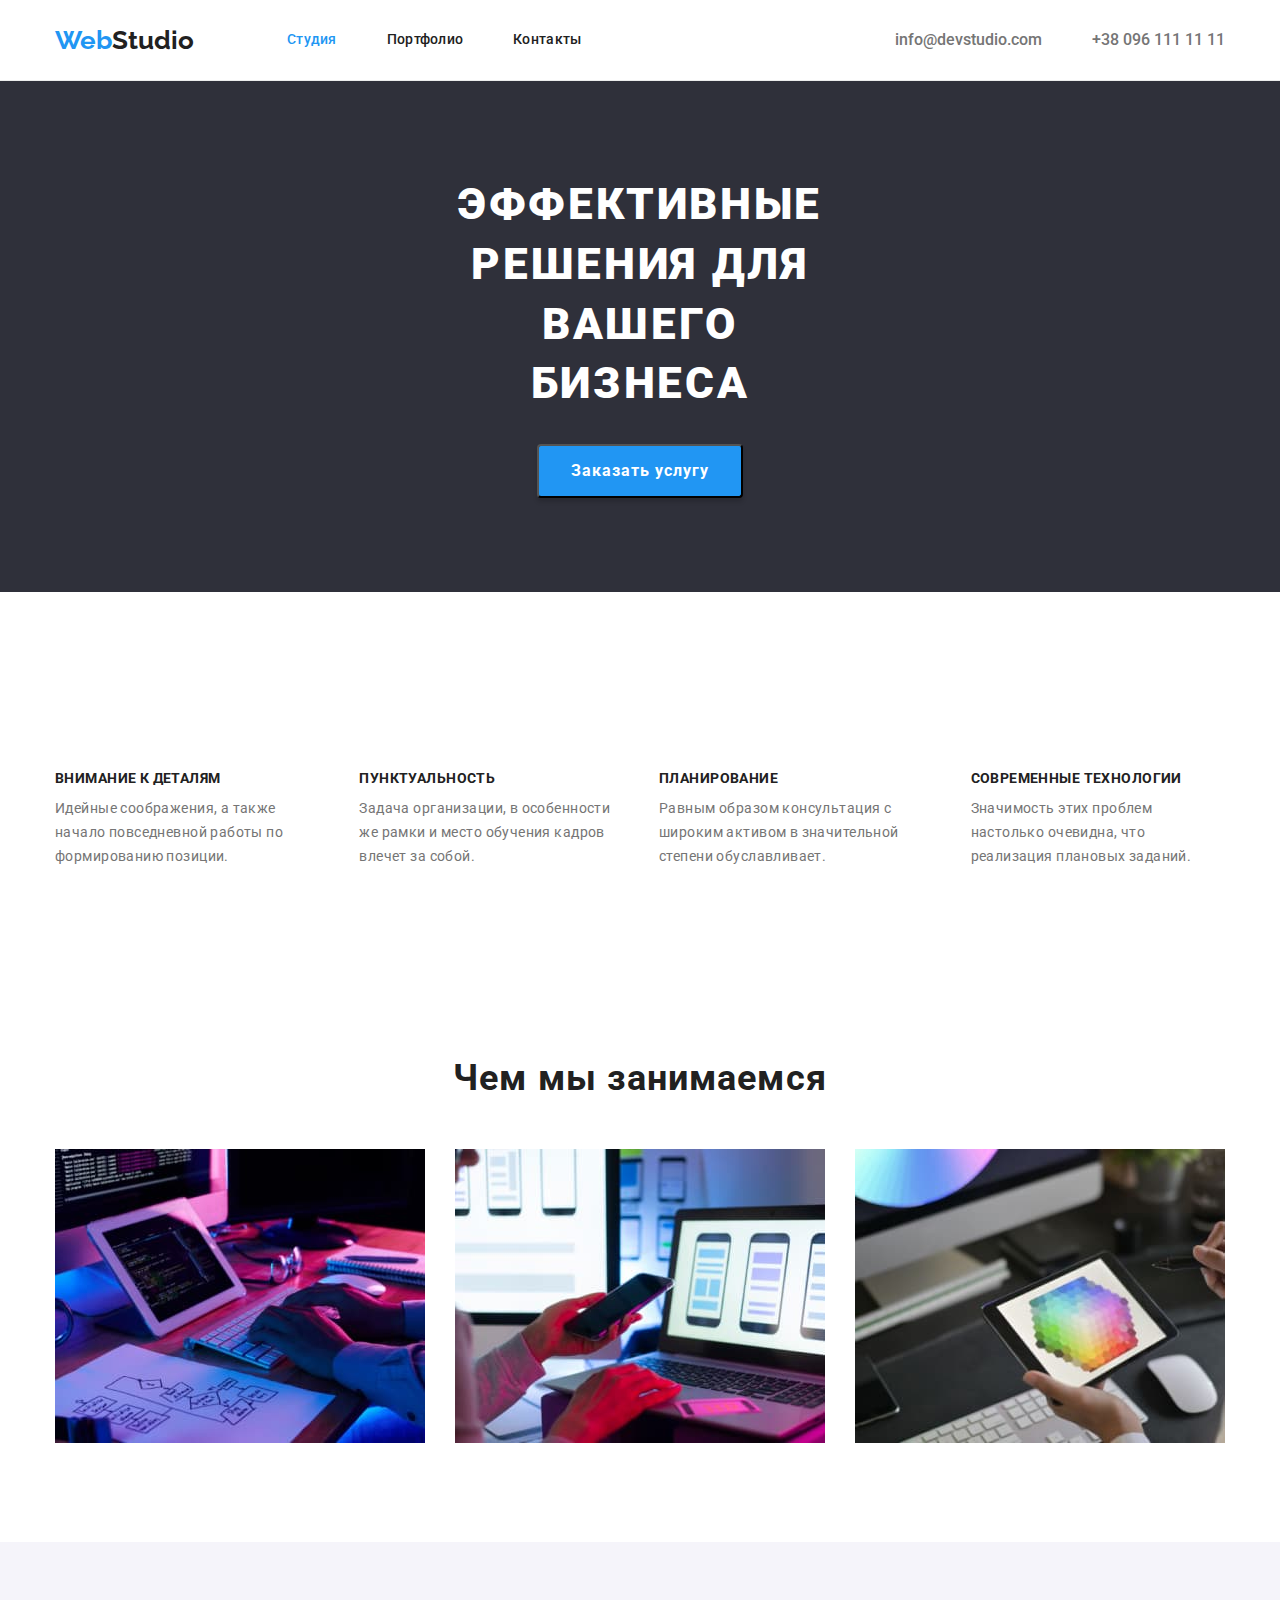
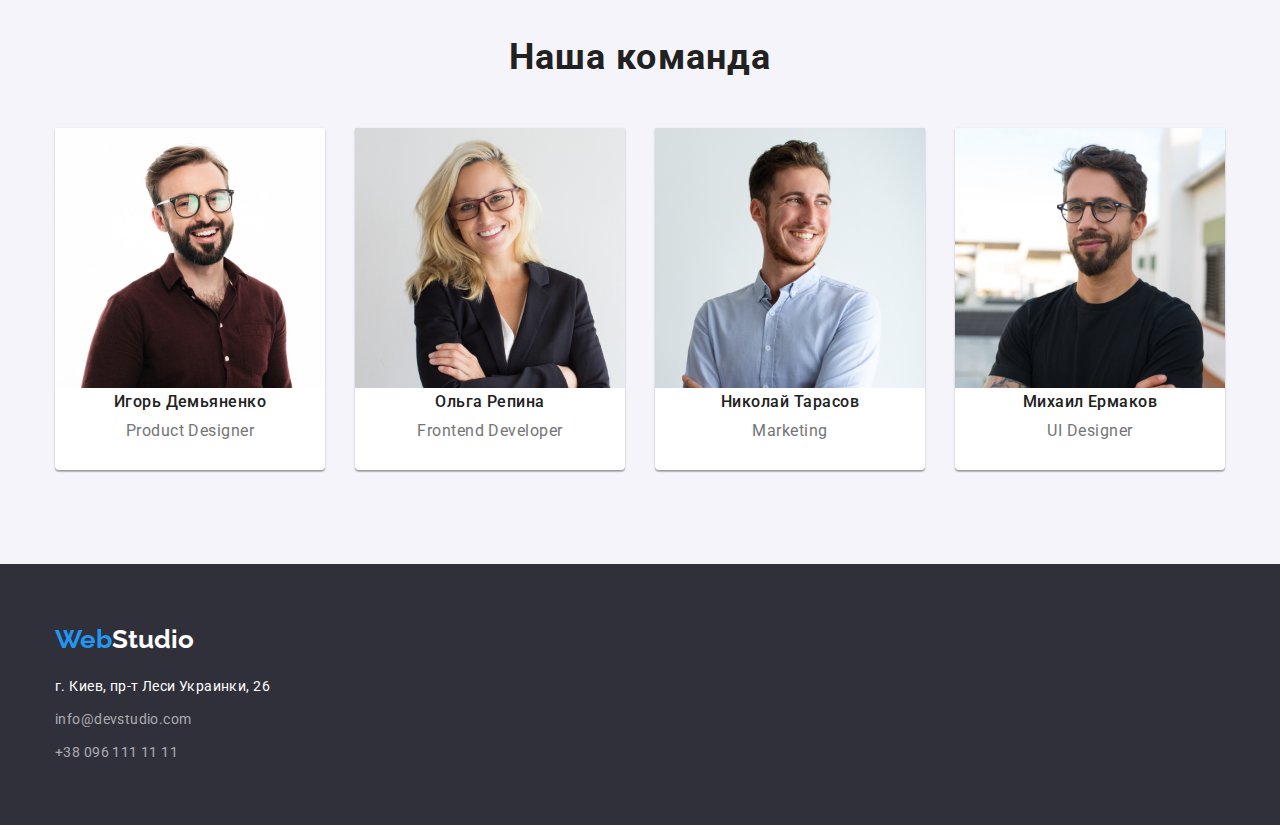
==== commit 6ea5166c: "update hw" ====
--- a/index.html
+++ b/index.html
@@ -47,11 +47,11 @@
     </header>
     <!--main-->
     <main>
-        <section class="hero">
+        <section class="hero section">
             <h1 class="hero-title">Эффективные решения для вашего бизнеса</h1>
             <button type="button" class="btn hero-btn">Заказать услугу</button>
         </section>
-        <section class="main-tasks">
+        <section class="main-tasks section">
             <div class="container">
                 <h2 class="title visually-hidden">Основные задачи</h2>
                 <ul class="main-tasks-list list">
@@ -82,7 +82,7 @@
                 </ul>
             </div>
         </section>
-        <section class="our-work">
+        <section class="our-work section">
             <div class="container">
                 <h2 class="our-work-title">Чем мы занимаемся</h2>
                 <ul class="our-work-list list">
@@ -98,7 +98,7 @@
                 </ul>
             </div>
         </section>
-        <section class="our-team">
+        <section class="our-team section">
             <div class="container">
                 <h2 class="our-team-title">Наша команда</h2>
                 <ul class="our-team-list list">
--- a/css/style.css
+++ b/css/style.css
@@ -27,6 +27,11 @@
     padding: 0;
 }
 
+.section {
+    padding-top: 94px;
+    padding-bottom: 94px;
+}
+
 .container {
     width: 1200px;
     margin-left: auto;
@@ -73,6 +78,12 @@
     align-items: center;
 }
 
+.header .nav-link {
+    display: block;
+    padding-top: 32px;
+    padding-bottom: 32px;
+}
+
 .header .nav-item+.nav-item {
     margin-left: 50px;
 }
@@ -167,6 +178,7 @@
 
 .hero-btn {
     display: inline-block;
+    padding: 10px 32px;
 }
 
 
@@ -174,7 +186,6 @@
 
 .main-tasks .container {
     padding-top: 85px;
-    padding-bottom: 94px;
 }
 
 .main-tasks-list {
@@ -221,11 +232,6 @@
     color: var(--primary-text-color);
 }
 
-.our-work .container,
-.our-team .container {
-    padding-bottom: 94px;
-}
-
 .our-work-list {
     display: flex;
 }
@@ -281,11 +287,6 @@
 
 /*---PORTFOLIO----*/
 
-.portfolio .container {
-    padding-top: 94px;
-    padding-bottom: 94px;
-}
-
 .portfolio .btn-list {
     display: flex;
     margin-bottom: 34px;
@@ -293,6 +294,9 @@
 }
 
 .portfolio-btn {
+    padding: 6px 22px;
+    border: none;
+    border-radius: 4px;
     font-weight: 500;
     font-size: 16px;
     line-height: 1.62;
@@ -313,6 +317,14 @@
     color: var(--hero-text-color);
 }
 
+.portfolio .item {
+    margin-right: 8px;
+}
+
+.portfolio .item:last-child {
+    margin-right: 0px;
+}
+
 .portfolio .img {
     margin-bottom: 20px;
 }
@@ -323,7 +335,7 @@
 }
 
 .portfolio-item {
-    width: 370;
+    width: 370px;
     margin-right: 30px;
     margin-bottom: 30px;
 }
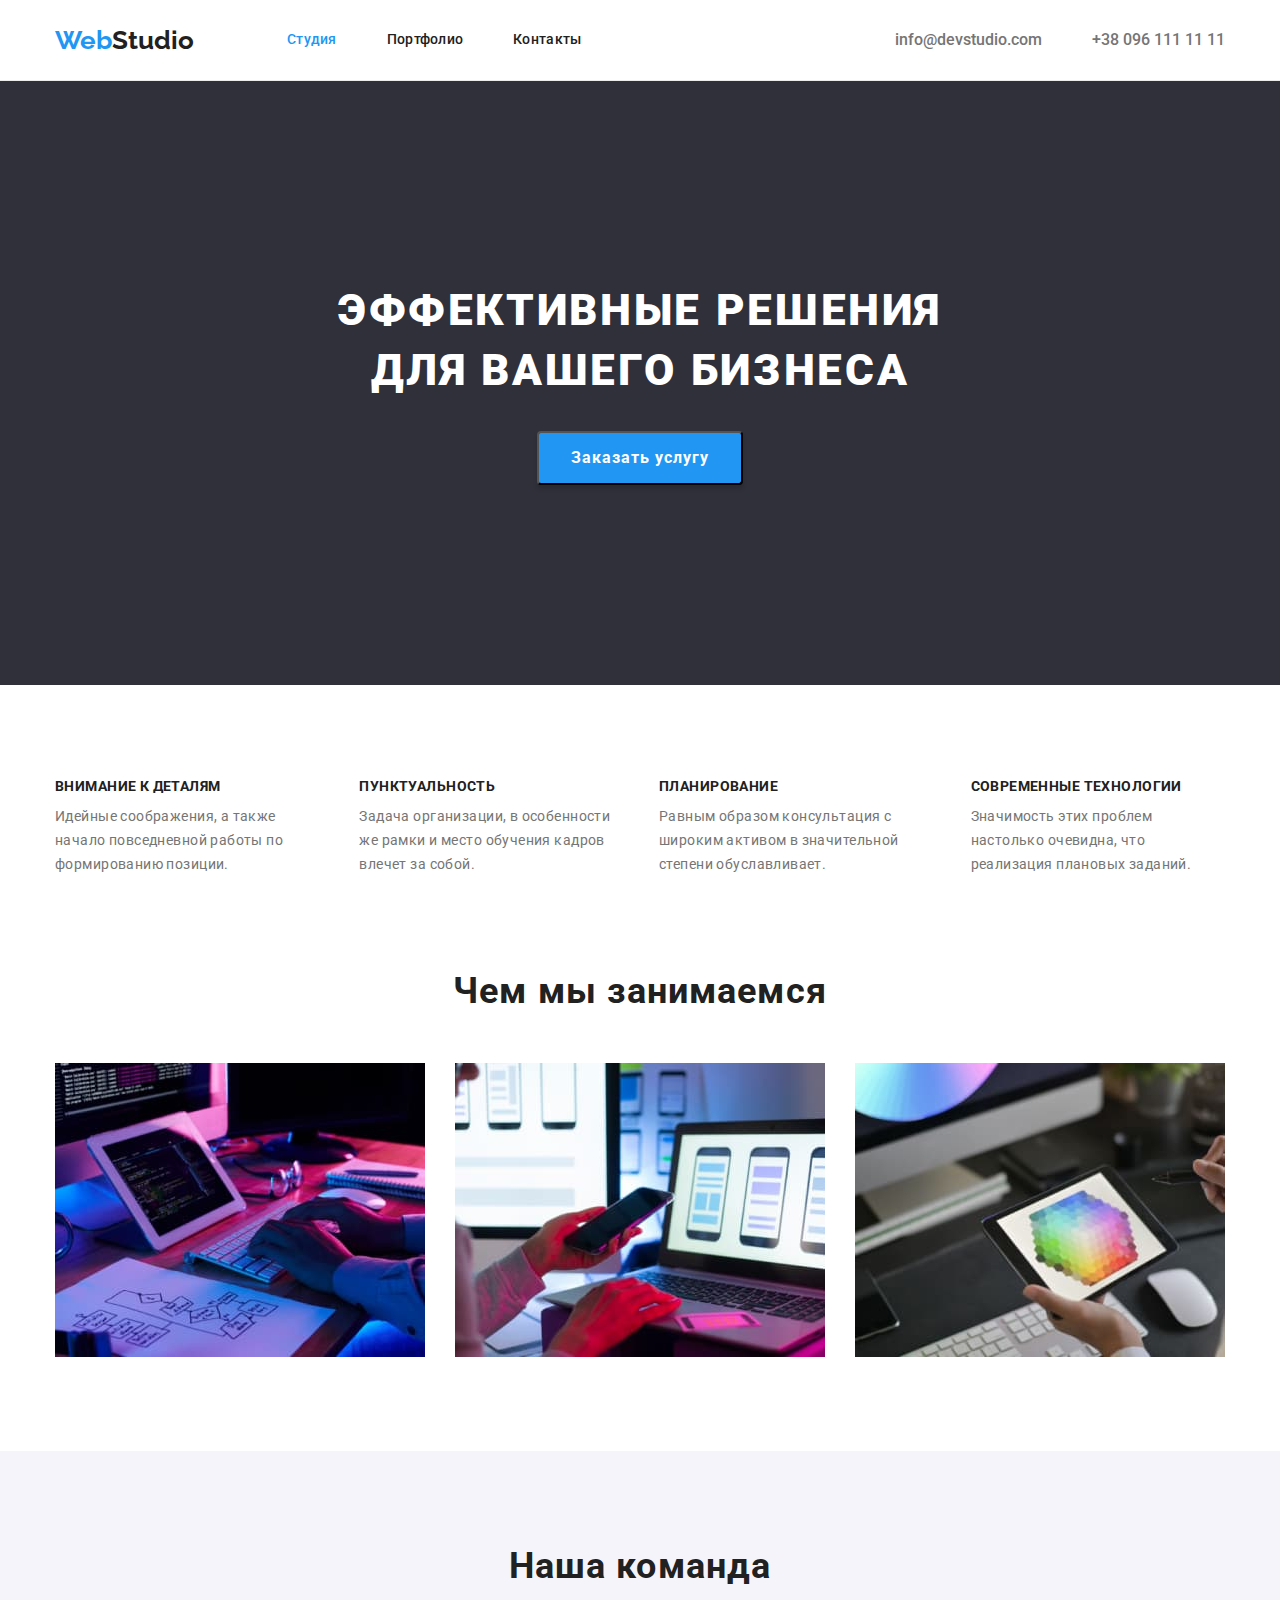
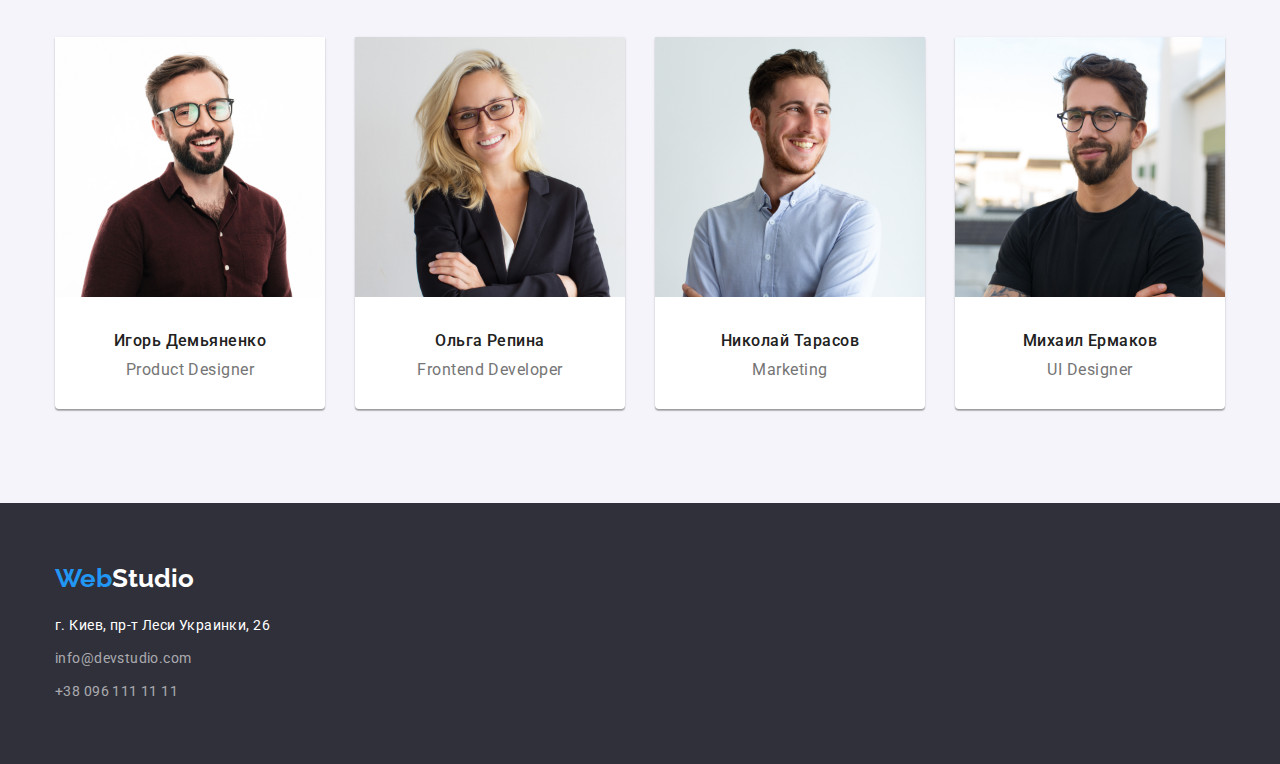
==== commit 41c682c6: "update hw" ====
--- a/index.html
+++ b/index.html
@@ -47,11 +47,15 @@
     </header>
     <!--main-->
     <main>
-        <section class="hero section">
-            <h1 class="hero-title">Эффективные решения для вашего бизнеса</h1>
-            <button type="button" class="btn hero-btn">Заказать услугу</button>
+        <!-- HERO -->
+        <section class="hero">
+            <div class="container">
+                <h1 class="hero-title">Эффективные решения для вашего бизнеса</h1>
+                <button type="button" class="btn hero-btn">Заказать услугу</button>
+            </div>
         </section>
-        <section class="main-tasks section">
+        <!-- MAIN TASKS -->
+        <section class="section">
             <div class="container">
                 <h2 class="title visually-hidden">Основные задачи</h2>
                 <ul class="main-tasks-list list">
@@ -82,6 +86,7 @@
                 </ul>
             </div>
         </section>
+        <!-- OUR WORKS -->
         <section class="our-work section">
             <div class="container">
                 <h2 class="our-work-title">Чем мы занимаемся</h2>
@@ -98,29 +103,38 @@
                 </ul>
             </div>
         </section>
+        <!-- OUR TEAM -->
         <section class="our-team section">
             <div class="container">
                 <h2 class="our-team-title">Наша команда</h2>
                 <ul class="our-team-list list">
                     <li class="our-team-item">
                         <img class="img" src="./images/body/igor-demyanenko.jpg" alt="Фото Игоря Демьяненко" width="270" height="260" />
-                        <h3 class="our-team-name">Игорь Демьяненко</h3>
-                        <p lang="en" class="our-team-text">Product Designer</p>
+                        <div class="our-team-container">
+                            <h3 class="our-team-name">Игорь Демьяненко</h3>
+                            <p lang="en" class="our-team-text">Product Designer</p>
+                        </div>
                     </li>
                     <li class="our-team-item">
                         <img class="img" src="./images/body/olga-repina.jpg" alt="Фото Ольги Репиной" width="270" height="260" />
-                        <h3 class="our-team-name">Ольга Репина</h3>
-                        <p lang="en" class="our-team-text">Frontend Developer</p>
+                        <div class="our-team-container">
+                            <h3 class="our-team-name">Ольга Репина</h3>
+                            <p lang="en" class="our-team-text">Frontend Developer</p>
+                        </div>
                     </li>
                     <li class="our-team-item">
                         <img class="img" src="./images/body/nikolay-tarasov.jpg" alt="Фото Николая Тарасова" width="270" height="260" />
-                        <h3 class="our-team-name">Николай Тарасов</h3>
-                        <p lang="en" class="our-team-text">Marketing</p>
+                        <div class="our-team-container">
+                            <h3 class="our-team-name">Николай Тарасов</h3>
+                            <p lang="en" class="our-team-text">Marketing</p>
+                        </div>
                     </li>
                     <li class="our-team-item">
                         <img class="img" src="./images/body/mikhail-ermakov.jpg" alt="Фото Михаила Ермакова" width="270" height="260" />
-                        <h3 class="our-team-name">Михаил Ермаков</h3>
-                        <p lang="en" class="our-team-text">UI Designer</p>
+                        <div class="our-team-container">
+                            <h3 class="our-team-name">Михаил Ермаков</h3>
+                            <p lang="en" class="our-team-text">UI Designer</p>
+                        </div>
                     </li>
                 </ul>
             </div>
--- a/css/style.css
+++ b/css/style.css
@@ -145,15 +145,20 @@
 /*------MAIN------*/
 
 .hero {
+    padding: 200px 0;
     text-align: center;
     background-color: var(--primary-background-color);
     color: var(--hero-text-color);
 }
 
+.hero .container {
+    max-width: 696px;
+    margin-left: auto;
+    margin-right: auto;
+}
+
 .hero-title {
     margin-bottom: 30px;
-    margin-left: 452px;
-    margin-right: 452px;
     font-weight: 900;
     font-size: 44px;
     line-height: 1.36;
@@ -174,6 +179,7 @@
     box-shadow: 0px 4px 4px rgba(0, 0, 0, 0.15);
     border-radius: 4px;
     color: inherit;
+    cursor: pointer;
 }
 
 .hero-btn {
@@ -183,10 +189,6 @@
 
 
 /* Main tasks  */
-
-.main-tasks .container {
-    padding-top: 85px;
-}
 
 .main-tasks-list {
     display: flex;
@@ -220,6 +222,16 @@
 
 
 /* OUR WORK */
+
+.our-work {
+    padding-top: 0;
+}
+
+.our-work .img {
+    display: block;
+    max-width: 100%;
+    height: auto;
+}
 
 .our-work-title,
 .our-team-title {
@@ -266,6 +278,11 @@
     margin-left: 30px;
 }
 
+.our-team-container {
+    padding-top: 30px;
+    padding-bottom: 30px;
+}
+
 .our-team-name,
 .our-team-text {
     font-weight: 500;
@@ -281,15 +298,14 @@
     font-weight: 400;
     color: var(--secondary-text-color);
     margin-bottom: 0;
-    padding-bottom: 30px;
 }
 
 
 /*---PORTFOLIO----*/
 
-.portfolio .btn-list {
-    display: flex;
-    margin-bottom: 34px;
+.btn-list {
+    display: flex;
+    margin-bottom: 50px;
     justify-content: center;
 }
 
@@ -304,6 +320,7 @@
     letter-spacing: 0.03em;
     color: var(--primary-text-color);
     background-color: var(--secondary-background-color);
+    cursor: pointer;
 }
 
 .portfolio-btn:hover,
@@ -317,16 +334,12 @@
     color: var(--hero-text-color);
 }
 
-.portfolio .item {
+.btn-list .item {
     margin-right: 8px;
 }
 
-.portfolio .item:last-child {
+.btn-list .item:last-child {
     margin-right: 0px;
-}
-
-.portfolio .img {
-    margin-bottom: 20px;
 }
 
 .portfolio-list {
@@ -346,6 +359,21 @@
 
 .portfolio-item:nth-last-child(-n + 3) {
     margin-bottom: 0;
+}
+
+.portfolio-item .img {
+    display: block;
+    max-width: 100%;
+    height: auto;
+}
+
+.portfolio-description {
+    padding-top: 20px;
+    padding-right: 24px;
+    padding-bottom: 20px;
+    padding-left: 24px;
+    border: 1px solid #EEEEEE;
+    border-top: 0;
 }
 
 .portfolio-title {
@@ -365,21 +393,17 @@
     color: var(--secondary-text-color);
 }
 
-.portfolio-title,
-.portfolio-text {
-    padding-left: 24px;
-}
-
 
 /*------FOOTER------*/
 
 .footer {
     background-color: var(--primary-background-color);
-}
-
-.footer .container {
     padding-top: 60px;
     padding-bottom: 60px;
+}
+
+.footer .logo {
+    margin-right: 0;
 }
 
 .logo-footer,
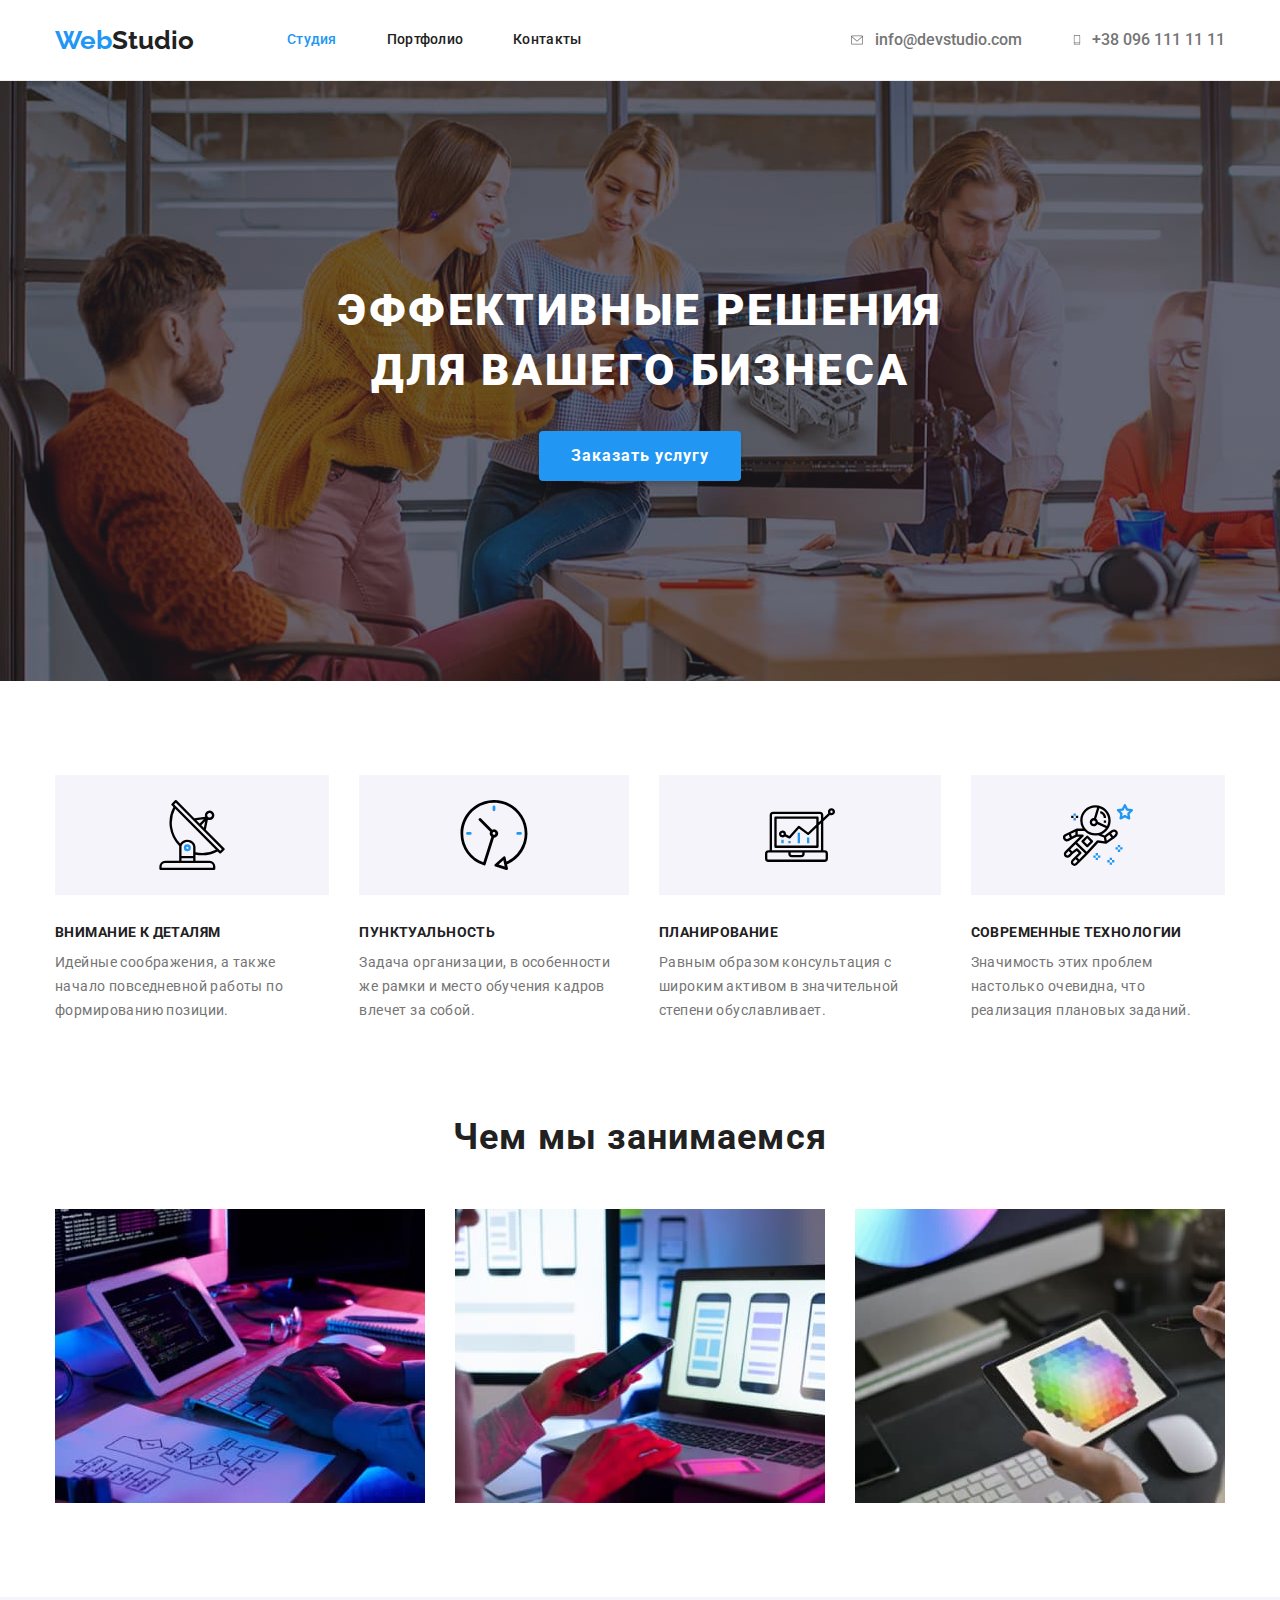
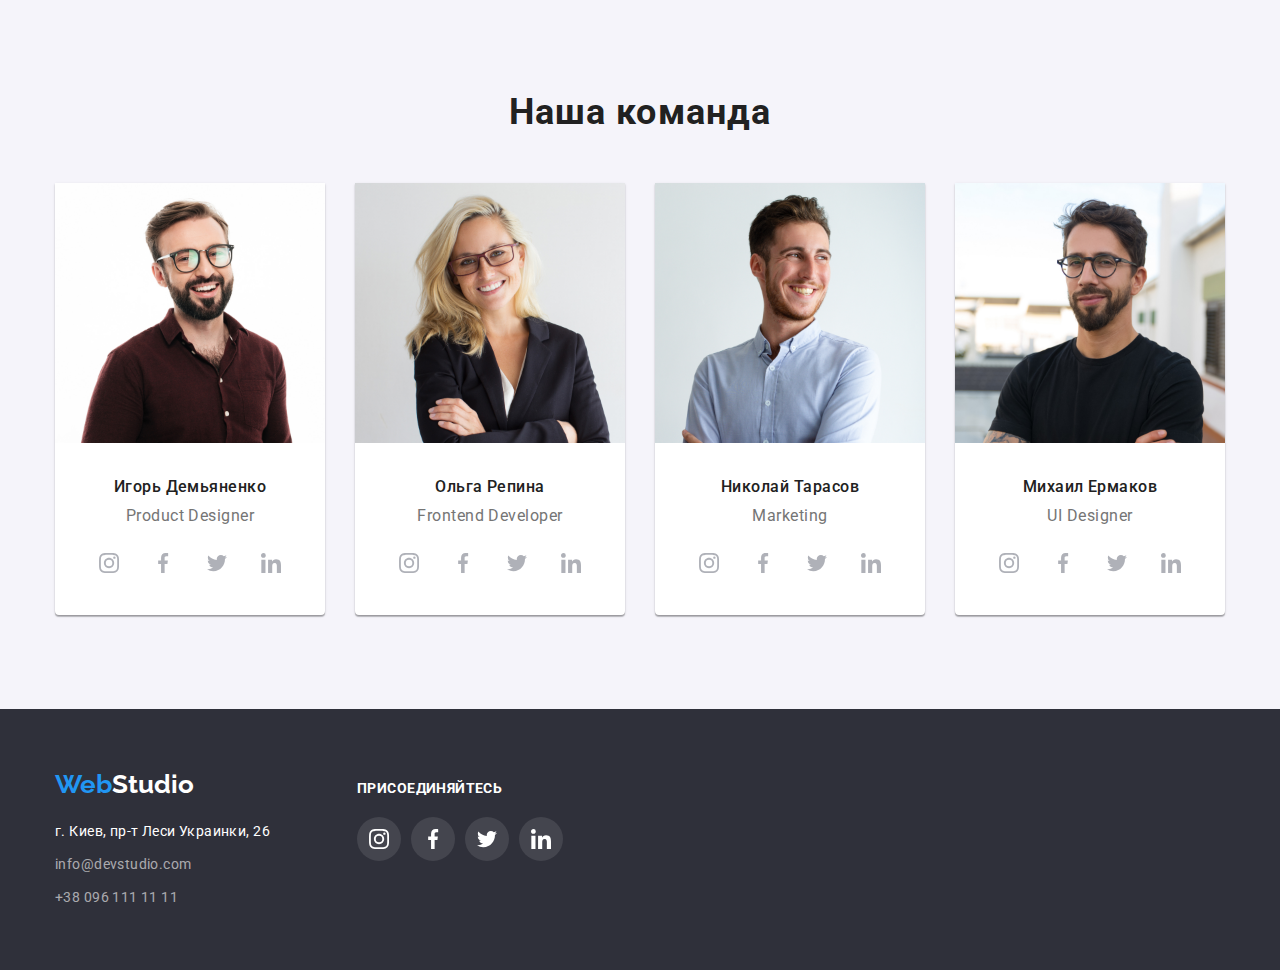
==== commit 1f65e02a: "add svg" ====
--- a/index.html
+++ b/index.html
@@ -36,11 +36,17 @@
             </nav>
             <ul class="contact-us list">
                 <li class="contact-us-item">
-                    <a href="mailto:info@devstudio.com" lang="en" class="contact-us-link link">info@devstudio.com</a
-            >
-          </li>
-          <li class="contact-us-item">
-            <a href="tel:+380961111111" class="contact-us-link link">+38 096 111 11 11</a>
+                    <a href="mailto:info@devstudio.com" lang="en" class="contact-us-link link">
+                        <svg class="contact-icons" width="16" height="12">
+                <use href="./images/body/icons/sprite.svg#envelope"></use>
+              </svg> info@devstudio.com
+                    </a>
+                </li>
+                <li class="contact-us-item">
+                    <a href="tel:+380961111111" class="contact-us-link link">
+                        <svg class="contact-icons" width="10" height="16">
+                <use href="./images/body/icons/sprite.svg#smartphone"></use>
+              </svg> +38 096 111 11 11</a>
                 </li>
             </ul>
         </div>
@@ -60,24 +66,44 @@
                 <h2 class="title visually-hidden">Основные задачи</h2>
                 <ul class="main-tasks-list list">
                     <li class="main-tasks-item">
+                        <div class="main-task-container">
+                            <svg class="main-tasks-logo" width="70" height="70">
+                  <use href="./images/body/icons/sprite.svg#antenna"></use>
+                </svg>
+                        </div>
                         <h3 class="main-tasks-title">Внимание к деталям</h3>
                         <p class="main-tasks-text">
                             Идейные соображения, а также начало повседневной работы по формированию позиции.
                         </p>
                     </li>
                     <li class="main-tasks-item">
+                        <div class="main-task-container">
+                            <svg class="main-tasks-logo" width="70" height="70">
+                  <use href="./images/body/icons/sprite.svg#clock"></use>
+                </svg>
+                        </div>
                         <h3 class="main-tasks-title">Пунктуальность</h3>
                         <p class="main-tasks-text">
                             Задача организации, в особенности же рамки и место обучения кадров влечет за собой.
                         </p>
                     </li>
                     <li class="main-tasks-item">
+                        <div class="main-task-container">
+                            <svg class="main-tasks-logo" width="70" height="70">
+                  <use href="./images/body/icons/sprite.svg#diagram"></use>
+                </svg>
+                        </div>
                         <h3 class="main-tasks-title">Планирование</h3>
                         <p class="main-tasks-text">
                             Равным образом консультация с широким активом в значительной степени обуславливает.
                         </p>
                     </li>
                     <li class="main-tasks-item">
+                        <div class="main-task-container">
+                            <svg class="main-tasks-logo" width="70" height="70">
+                  <use href="./images/body/icons/sprite.svg#astronaut"></use>
+                </svg>
+                        </div>
                         <h3 class="main-tasks-title">Современные технологии</h3>
                         <p class="main-tasks-text">
                             Значимость этих проблем настолько очевидна, что реализация плановых заданий.
@@ -114,6 +140,36 @@
                             <h3 class="our-team-name">Игорь Демьяненко</h3>
                             <p lang="en" class="our-team-text">Product Designer</p>
                         </div>
+                        <ul class="list">
+                            <li class="item">
+                                <a class="link" href="" aria-label="instargam">
+                                    <svg class="social-logo" width="20" height="20">
+                      <use href="./images/body/icons/sprite.svg#instagram"></use>
+                    </svg>
+                                </a>
+                            </li>
+                            <li class="item">
+                                <a class="link" href="" aria-label="facebook">
+                                    <svg class="social-logo" width="20" height="20">
+                      <use href="./images/body/icons/sprite.svg#facebook"></use>
+                    </svg>
+                                </a>
+                            </li>
+                            <li class="item">
+                                <a class="link" href="" aria-label="twitter">
+                                    <svg class="social-logo" width="20" height="20">
+                      <use href="./images/body/icons/sprite.svg#twitter"></use>
+                    </svg>
+                                </a>
+                            </li>
+                            <li class="item">
+                                <a class="link" href="" aria-label="linkedin">
+                                    <svg class="social-logo" width="20" height="20">
+                      <use href="./images/body/icons/sprite.svg#linkedin"></use>
+                    </svg>
+                                </a>
+                            </li>
+                        </ul>
                     </li>
                     <li class="our-team-item">
                         <img class="img" src="./images/body/olga-repina.jpg" alt="Фото Ольги Репиной" width="270" height="260" />
@@ -121,6 +177,36 @@
                             <h3 class="our-team-name">Ольга Репина</h3>
                             <p lang="en" class="our-team-text">Frontend Developer</p>
                         </div>
+                        <ul class="list">
+                            <li class="item">
+                                <a class="link" href="" aria-label="instargam">
+                                    <svg class="social-logo" width="20" height="20">
+                      <use href="./images/body/icons/sprite.svg#instagram"></use>
+                    </svg>
+                                </a>
+                            </li>
+                            <li class="item">
+                                <a class="link" href="" aria-label="facebook">
+                                    <svg class="social-logo" width="20" height="20">
+                      <use href="./images/body/icons/sprite.svg#facebook"></use>
+                    </svg>
+                                </a>
+                            </li>
+                            <li class="item">
+                                <a class="link" href="" aria-label="twitter">
+                                    <svg class="social-logo" width="20" height="20">
+                      <use href="./images/body/icons/sprite.svg#twitter"></use>
+                    </svg>
+                                </a>
+                            </li>
+                            <li class="item">
+                                <a class="link" href="" aria-label="linkedin">
+                                    <svg class="social-logo" width="20" height="20">
+                      <use href="./images/body/icons/sprite.svg#linkedin"></use>
+                    </svg>
+                                </a>
+                            </li>
+                        </ul>
                     </li>
                     <li class="our-team-item">
                         <img class="img" src="./images/body/nikolay-tarasov.jpg" alt="Фото Николая Тарасова" width="270" height="260" />
@@ -128,6 +214,36 @@
                             <h3 class="our-team-name">Николай Тарасов</h3>
                             <p lang="en" class="our-team-text">Marketing</p>
                         </div>
+                        <ul class="list">
+                            <li class="item">
+                                <a class="link" href="" aria-label="instargam">
+                                    <svg class="social-logo" width="20" height="20">
+                      <use href="./images/body/icons/sprite.svg#instagram"></use>
+                    </svg>
+                                </a>
+                            </li>
+                            <li class="item">
+                                <a class="link" href="" aria-label="facebook">
+                                    <svg class="social-logo" width="20" height="20">
+                      <use href="./images/body/icons/sprite.svg#facebook"></use>
+                    </svg>
+                                </a>
+                            </li>
+                            <li class="item">
+                                <a class="link" href="" aria-label="twitter">
+                                    <svg class="social-logo" width="20" height="20">
+                      <use href="./images/body/icons/sprite.svg#twitter"></use>
+                    </svg>
+                                </a>
+                            </li>
+                            <li class="item">
+                                <a class="link" href="" aria-label="linkedin">
+                                    <svg class="social-logo" width="20" height="20">
+                      <use href="./images/body/icons/sprite.svg#linkedin"></use>
+                    </svg>
+                                </a>
+                            </li>
+                        </ul>
                     </li>
                     <li class="our-team-item">
                         <img class="img" src="./images/body/mikhail-ermakov.jpg" alt="Фото Михаила Ермакова" width="270" height="260" />
@@ -135,6 +251,36 @@
                             <h3 class="our-team-name">Михаил Ермаков</h3>
                             <p lang="en" class="our-team-text">UI Designer</p>
                         </div>
+                        <ul class="list">
+                            <li class="item">
+                                <a class="link" href="" aria-label="instargam">
+                                    <svg class="social-logo" width="20" height="20">
+                      <use href="./images/body/icons/sprite.svg#instagram"></use>
+                    </svg>
+                                </a>
+                            </li>
+                            <li class="item">
+                                <a class="link" href="" aria-label="facebook">
+                                    <svg class="social-logo" width="20" height="20">
+                      <use href="./images/body/icons/sprite.svg#facebook"></use>
+                    </svg>
+                                </a>
+                            </li>
+                            <li class="item">
+                                <a class="link" href="" aria-label="twitter">
+                                    <svg class="social-logo" width="20" height="20">
+                      <use href="./images/body/icons/sprite.svg#twitter"></use>
+                    </svg>
+                                </a>
+                            </li>
+                            <li class="item">
+                                <a class="link" href="" aria-label="linkedin">
+                                    <svg class="social-logo" width="20" height="20">
+                      <use href="./images/body/icons/sprite.svg#linkedin"></use>
+                    </svg>
+                                </a>
+                            </li>
+                        </ul>
                     </li>
                 </ul>
             </div>
@@ -143,29 +289,64 @@
     <!--footer-->
     <footer class="footer">
         <div class="container">
-            <a class="logo link" href="./index.html" lang="en">Web<span class="logo-footer">Studio</span></a
-        >
-        <address class="address">
-          <ul class="address-list list">
-            <li class="address-item">
-              <a
-                href="https://goo.gl/maps/aVmXrmSKE6ymTyCH6"
-                target="no_blank"
-                rel="noopener noreferer"
-                class="address-link office link"
-                >г. Киев, пр-т Леси Украинки, 26</a
-              >
-            </li>
-            <li class="address-item">
-              <a href="mailto:info@devstudio.com" lang="en" class="address-link link"
-                >info@devstudio.com</a
-              >
-            </li>
-            <li class="address-item">
-              <a href="tel:+380961111111" class="address-link link">+38 096 111 11 11</a>
-            </li>
-            </ul>
-            </address>
+            <div class="footer-contacts">
+                <a class="logo link" href="./index.html" lang="en">Web<span class="logo-footer">Studio</span></a
+          >
+          <address class="address">
+            <ul class="address-list list">
+              <li class="address-item">
+                <a
+                  href="https://goo.gl/maps/aVmXrmSKE6ymTyCH6"
+                  target="no_blank"
+                  rel="noopener noreferer"
+                  class="address-link office link"
+                  >г. Киев, пр-т Леси Украинки, 26</a
+                >
+              </li>
+              <li class="address-item">
+                <a href="mailto:info@devstudio.com" lang="en" class="address-link link"
+                  >info@devstudio.com</a
+                >
+              </li>
+              <li class="address-item">
+                <a href="tel:+380961111111" class="address-link link">+38 096 111 11 11</a>
+                </li>
+                </ul>
+                </address>
+            </div>
+            <div class="footer-socials">
+                <h3>присоединяйтесь</h3>
+                <ul class="list">
+                    <li class="item">
+                        <a class="link" href="" aria-label="instargam">
+                            <svg class="social-logo" width="20" height="20">
+                  <use href="./images/body/icons/sprite.svg#instagram"></use>
+                </svg>
+                        </a>
+                    </li>
+                    <li class="item">
+                        <a class="link" href="" aria-label="facebook">
+                            <svg class="social-logo" width="20" height="20">
+                  <use href="./images/body/icons/sprite.svg#facebook"></use>
+                </svg>
+                        </a>
+                    </li>
+                    <li class="item">
+                        <a class="link" href="" aria-label="twitter">
+                            <svg class="social-logo" width="20" height="20">
+                  <use href="./images/body/icons/sprite.svg#twitter"></use>
+                </svg>
+                        </a>
+                    </li>
+                    <li class="item">
+                        <a class="link" href="" aria-label="linkedin">
+                            <svg class="social-logo" width="20" height="20">
+                  <use href="./images/body/icons/sprite.svg#linkedin"></use>
+                </svg>
+                        </a>
+                    </li>
+                </ul>
+            </div>
         </div>
     </footer>
 </body>
--- a/css/style.css
+++ b/css/style.css
@@ -2,12 +2,12 @@
     --main-font-family: 'Roboto', sans-serif;
     --secondary-font-family: 'Raleway', sans-serif;
     --text-font-size: 14px;
-    --hero-text-color: #FFFFFF;
+    --hero-text-color: #ffffff;
     --primary-text-color: #212121;
     --secondary-text-color: #757575;
-    --accent-color: #2196F3;
-    --primary-background-color: #2F303A;
-    --secondary-background-color: #F5F4FA;
+    --accent-color: #2196f3;
+    --primary-background-color: #2f303a;
+    --secondary-background-color: #f5f4fa;
     --address-text-color: rgba(255, 255, 255, 0.6);
 }
 
@@ -68,7 +68,7 @@
 /*------HEADER------*/
 
 .header {
-    border-bottom: 1px solid #ECECEC;
+    border-bottom: 1px solid #ececec;
 }
 
 .header .container,
@@ -128,14 +128,21 @@
 }
 
 .contact-us-link {
+    display: flex;
     font-weight: 500;
     color: var(--secondary-text-color);
+    align-items: center;
 }
 
 .contact-us-link:hover,
 .contact-us-link:focus {
     color: var(--accent-color);
     cursor: pointer;
+}
+
+.contact-icons {
+    fill: currentColor;
+    margin-right: 10px;
 }
 
 
@@ -149,12 +156,14 @@
     text-align: center;
     background-color: var(--primary-background-color);
     color: var(--hero-text-color);
+    background-image: linear-gradient(to right, rgba(47, 48, 58, 0.4), rgba(47, 48, 58, 0.4)), url(../images/body/hero-background.jpg);
+    max-width: 1600px;
+    margin-left: auto;
+    margin-right: auto;
 }
 
 .hero .container {
     max-width: 696px;
-    margin-left: auto;
-    margin-right: auto;
 }
 
 .hero-title {
@@ -185,6 +194,7 @@
 .hero-btn {
     display: inline-block;
     padding: 10px 32px;
+    border: none;
 }
 
 
@@ -194,12 +204,24 @@
     display: flex;
 }
 
+
+/* для display:flex вместо width нужно использовать flex-basis */
+
 .main-tasks-item {
-    width: calc((100%-30)/4);
+    flex-basis: calc((100% - 30) / 4);
 }
 
 .main-tasks-item+.main-tasks-item {
     margin-left: 30px;
+}
+
+.main-task-container {
+    display: flex;
+    height: 120px;
+    background-color: var(--secondary-background-color);
+    justify-content: center;
+    align-items: center;
+    margin-bottom: 30px;
 }
 
 .main-tasks-title {
@@ -249,7 +271,7 @@
 }
 
 .our-work-item {
-    width: calc((100%-60)/3);
+    width: calc((100%-60) / 3);
 }
 
 .our-work-item+.our-work-item {
@@ -272,6 +294,7 @@
     box-shadow: 0px 1px 3px rgba(0, 0, 0, 0.12), 0px 1px 1px rgba(0, 0, 0, 0.14), 0px 2px 1px rgba(0, 0, 0, 0.2);
     border-bottom-left-radius: 4px;
     border-bottom-right-radius: 4px;
+    padding-bottom: 30px;
 }
 
 .our-team-item+.our-team-item {
@@ -280,7 +303,40 @@
 
 .our-team-container {
     padding-top: 30px;
-    padding-bottom: 30px;
+    padding-bottom: 16px;
+}
+
+.our-team-item .list {
+    display: flex;
+    justify-content: center;
+    align-items: center;
+}
+
+.our-team-item .item {
+    display: flex;
+    background-color: var(--hero-text-color);
+    justify-content: center;
+    align-items: center;
+}
+
+.our-team-item .item:not(:last-child) {
+    margin-right: 10px;
+}
+
+.our-team-item .link {
+    display: flex;
+    justify-content: center;
+    align-items: center;
+    width: 44px;
+    height: 44px;
+    color: #afb1b8;
+}
+
+.our-team-item .link:hover,
+.our-team-item .link:focus {
+    background-color: var(--accent-color);
+    border-radius: 50%;
+    color: var(--hero-text-color);
 }
 
 .our-team-name,
@@ -298,6 +354,10 @@
     font-weight: 400;
     color: var(--secondary-text-color);
     margin-bottom: 0;
+}
+
+.our-team .social-logo {
+    fill: currentColor;
 }
 
 
@@ -347,8 +407,14 @@
     flex-wrap: wrap;
 }
 
+
+/* для display:flex вместо width нужно использовать flex-basis */
+
+
+/* gap: 30px - забивка флекс-сетки на маржине 30 */
+
 .portfolio-item {
-    width: 370px;
+    flex-basis: calc((100% - 60px) / 3);
     margin-right: 30px;
     margin-bottom: 30px;
 }
@@ -372,7 +438,7 @@
     padding-right: 24px;
     padding-bottom: 20px;
     padding-left: 24px;
-    border: 1px solid #EEEEEE;
+    border: 1px solid #eeeeee;
     border-top: 0;
 }
 
@@ -402,8 +468,13 @@
     padding-bottom: 60px;
 }
 
-.footer .logo {
-    margin-right: 0;
+.footer .container {
+    display: flex;
+    align-items: baseline;
+}
+
+.footer .footer-contacts {
+    margin-right: 70px;
 }
 
 .logo-footer,
@@ -426,4 +497,43 @@
 
 .address-item+.address-item {
     margin-top: 9px;
+}
+
+.footer-socials {
+    width: 206px;
+    height: 80px;
+}
+
+.footer-socials .list {
+    display: flex;
+    justify-content: space-between;
+}
+
+.footer-socials h3 {
+    margin-bottom: 20px;
+    font-family: var(--main-font-family);
+    font-weight: 700;
+    font-size: 14px;
+    line-height: 1.14;
+    letter-spacing: 0.03em;
+    text-transform: uppercase;
+    color: var(--hero-text-color);
+}
+
+.footer-socials .link {
+    display: flex;
+    width: 44px;
+    height: 44px;
+    background-color: rgba(255, 255, 255, 0.1);
+    justify-content: center;
+    align-items: center;
+    border-radius: 50%;
+}
+
+.footer-socials .link:hover {
+    background-color: var(--accent-color);
+}
+
+.footer-socials .social-logo {
+    fill: var(--hero-text-color);
 }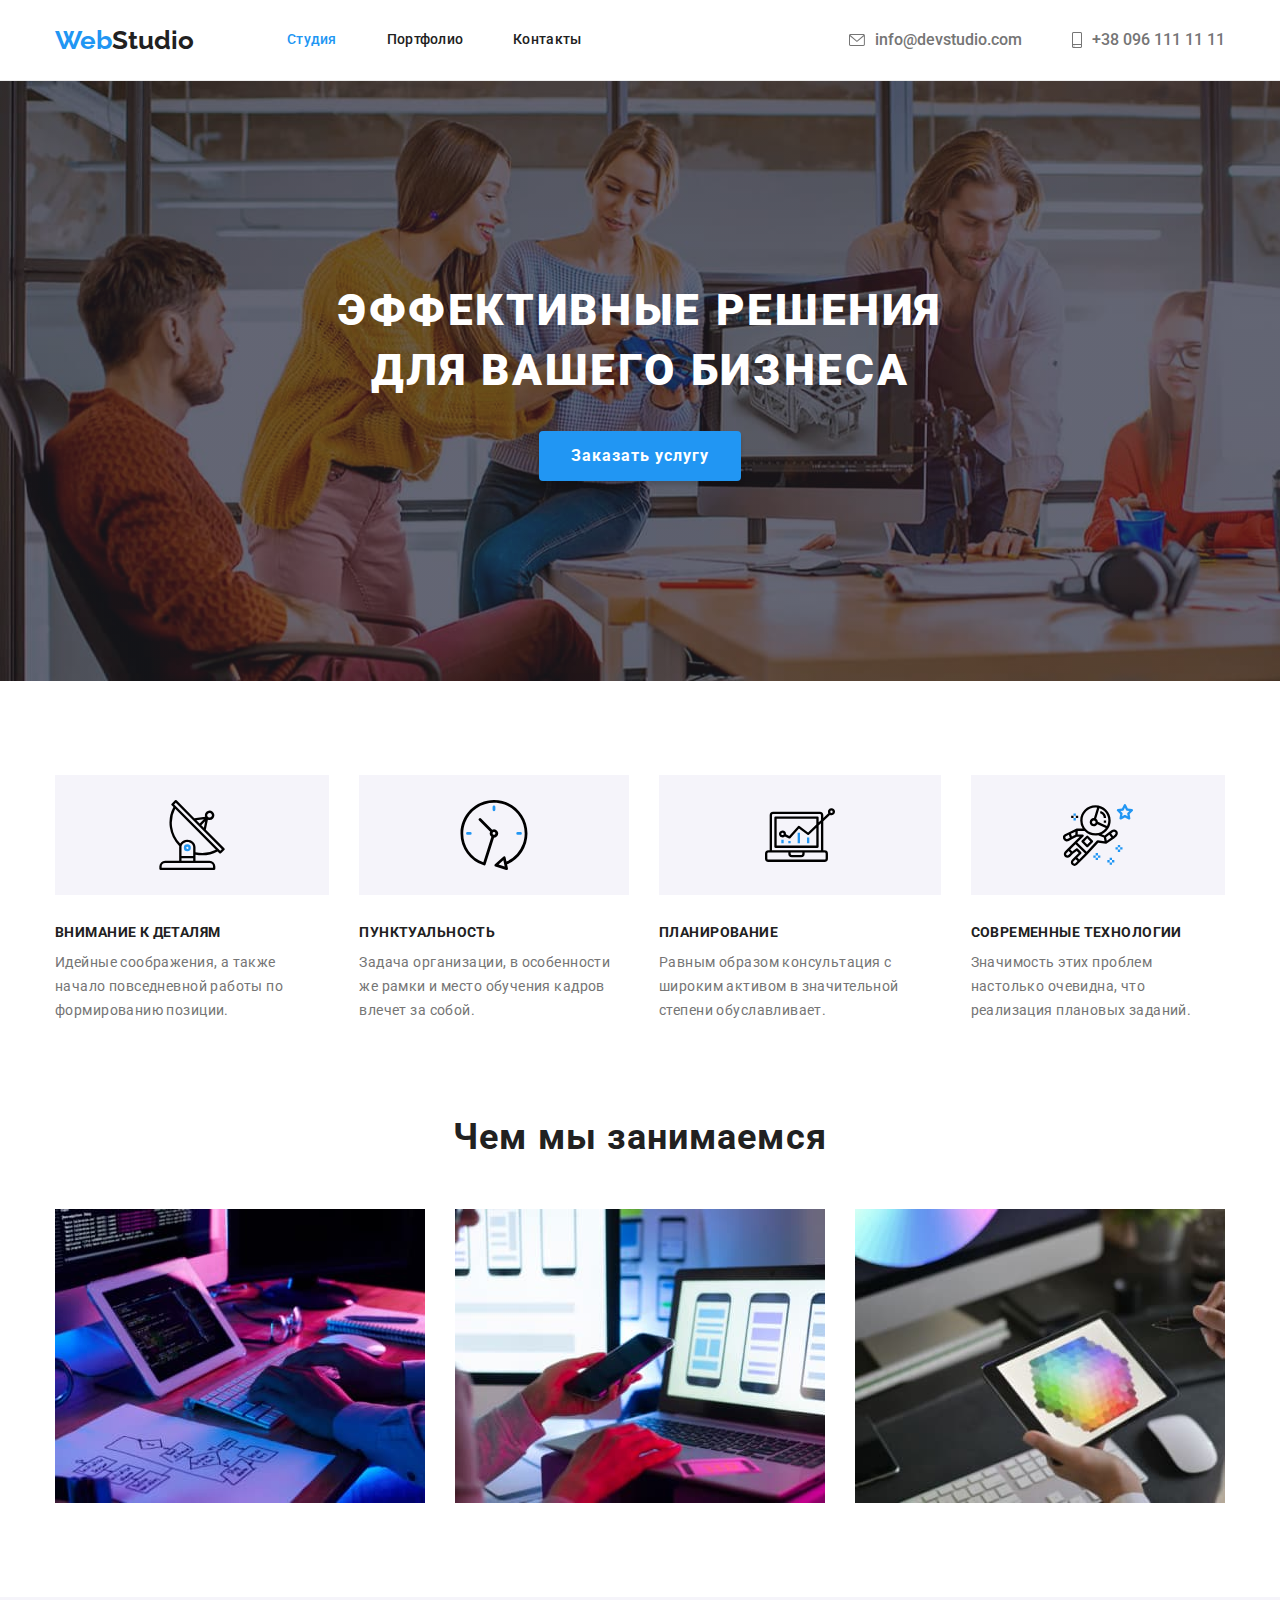
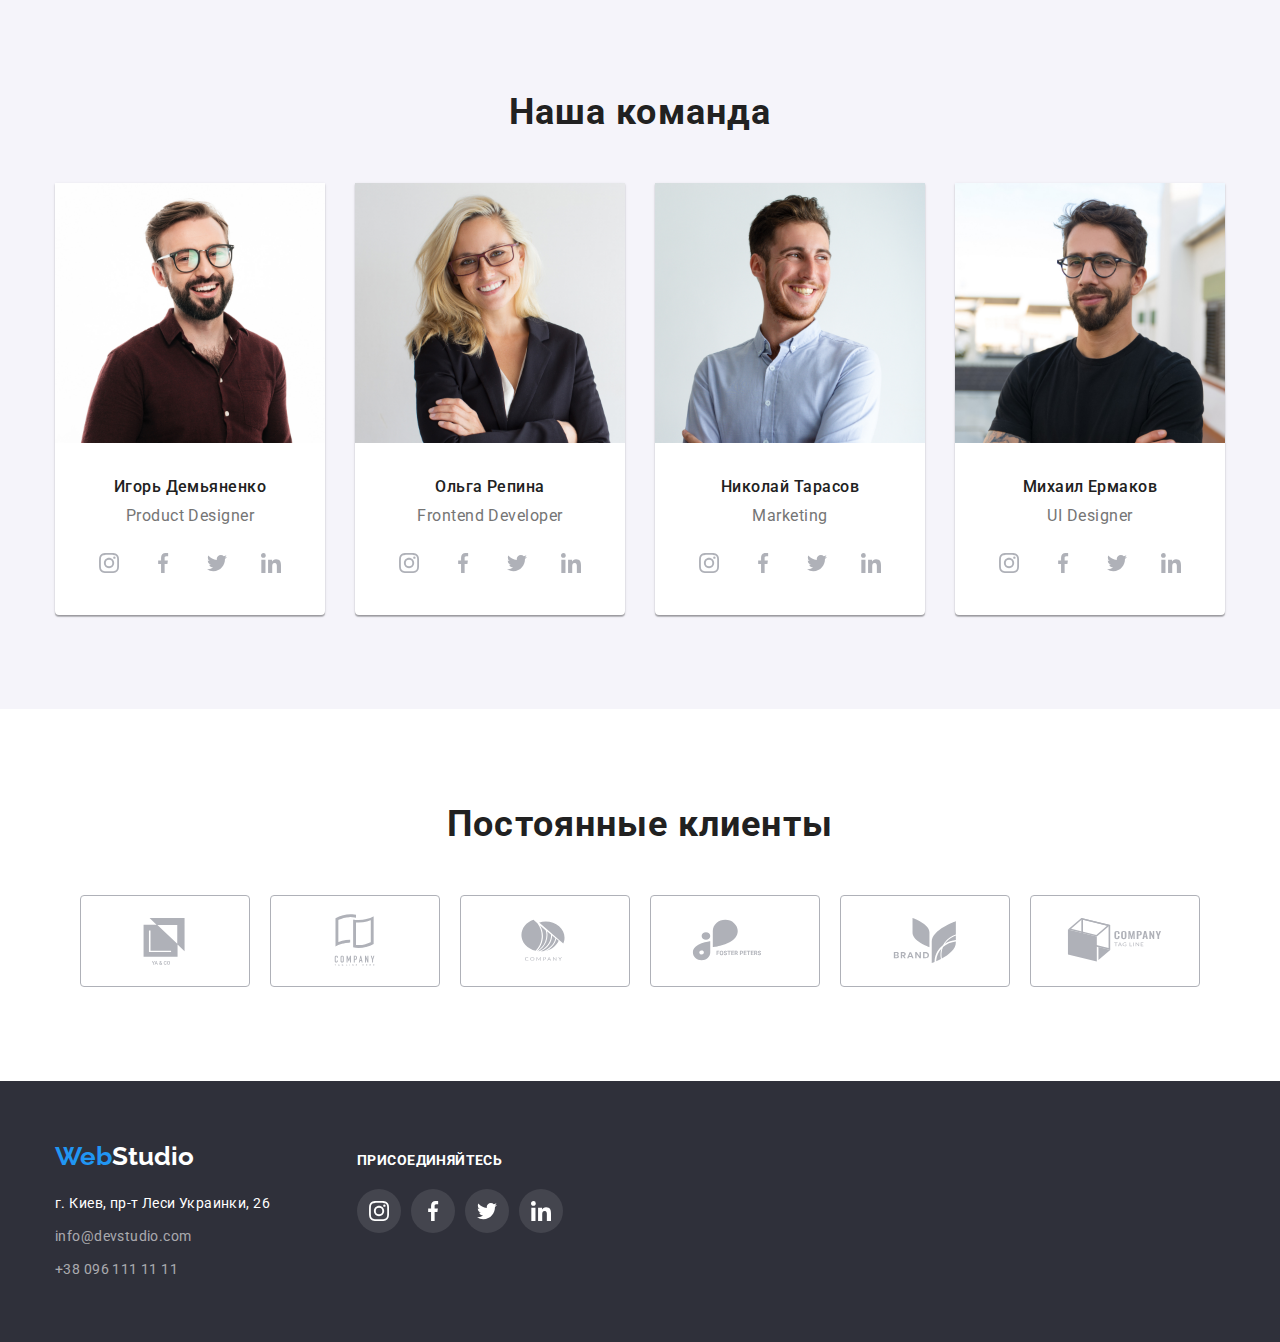
==== commit 711a7080: "add svg+shadows" ====
--- a/index.html
+++ b/index.html
@@ -142,28 +142,28 @@
                         </div>
                         <ul class="list">
                             <li class="item">
-                                <a class="link" href="" aria-label="instargam">
+                                <a class="link" href="https://www.instagram.com/" aria-label="instargam" target="no_blank" rel="noopener noreferer">
                                     <svg class="social-logo" width="20" height="20">
                       <use href="./images/body/icons/sprite.svg#instagram"></use>
                     </svg>
                                 </a>
                             </li>
                             <li class="item">
-                                <a class="link" href="" aria-label="facebook">
+                                <a class="link" href="https://www.facebook.com/" aria-label="facebook" target="no_blank" rel="noopener noreferer">
                                     <svg class="social-logo" width="20" height="20">
                       <use href="./images/body/icons/sprite.svg#facebook"></use>
                     </svg>
                                 </a>
                             </li>
                             <li class="item">
-                                <a class="link" href="" aria-label="twitter">
+                                <a class="link" href="https://twitter.com/" aria-label="twitter" target="no_blank" rel="noopener noreferer">
                                     <svg class="social-logo" width="20" height="20">
                       <use href="./images/body/icons/sprite.svg#twitter"></use>
                     </svg>
                                 </a>
                             </li>
                             <li class="item">
-                                <a class="link" href="" aria-label="linkedin">
+                                <a class="link" href="https://www.linkedin.com/" aria-label="linkedin" target="no_blank" rel="noopener noreferer">
                                     <svg class="social-logo" width="20" height="20">
                       <use href="./images/body/icons/sprite.svg#linkedin"></use>
                     </svg>
@@ -179,28 +179,28 @@
                         </div>
                         <ul class="list">
                             <li class="item">
-                                <a class="link" href="" aria-label="instargam">
+                                <a class="link" href="https://www.instagram.com/" aria-label="instargam" target="no_blank" rel="noopener noreferer">
                                     <svg class="social-logo" width="20" height="20">
                       <use href="./images/body/icons/sprite.svg#instagram"></use>
                     </svg>
                                 </a>
                             </li>
                             <li class="item">
-                                <a class="link" href="" aria-label="facebook">
+                                <a class="link" href="https://www.facebook.com/" aria-label="facebook" target="no_blank" rel="noopener noreferer">
                                     <svg class="social-logo" width="20" height="20">
                       <use href="./images/body/icons/sprite.svg#facebook"></use>
                     </svg>
                                 </a>
                             </li>
                             <li class="item">
-                                <a class="link" href="" aria-label="twitter">
+                                <a class="link" href="https://twitter.com/" aria-label="twitter" target="no_blank" rel="noopener noreferer">
                                     <svg class="social-logo" width="20" height="20">
                       <use href="./images/body/icons/sprite.svg#twitter"></use>
                     </svg>
                                 </a>
                             </li>
                             <li class="item">
-                                <a class="link" href="" aria-label="linkedin">
+                                <a class="link" href="https://www.linkedin.com/" aria-label="linkedin" target="no_blank" rel="noopener noreferer">
                                     <svg class="social-logo" width="20" height="20">
                       <use href="./images/body/icons/sprite.svg#linkedin"></use>
                     </svg>
@@ -216,28 +216,28 @@
                         </div>
                         <ul class="list">
                             <li class="item">
-                                <a class="link" href="" aria-label="instargam">
+                                <a class="link" href="https://www.instagram.com/" aria-label="instargam" target="no_blank" rel="noopener noreferer">
                                     <svg class="social-logo" width="20" height="20">
                       <use href="./images/body/icons/sprite.svg#instagram"></use>
                     </svg>
                                 </a>
                             </li>
                             <li class="item">
-                                <a class="link" href="" aria-label="facebook">
+                                <a class="link" href="https://www.facebook.com/" aria-label="facebook" target="no_blank" rel="noopener noreferer">
                                     <svg class="social-logo" width="20" height="20">
                       <use href="./images/body/icons/sprite.svg#facebook"></use>
                     </svg>
                                 </a>
                             </li>
                             <li class="item">
-                                <a class="link" href="" aria-label="twitter">
+                                <a class="link" href="https://twitter.com/" aria-label="twitter" target="no_blank" rel="noopener noreferer">
                                     <svg class="social-logo" width="20" height="20">
                       <use href="./images/body/icons/sprite.svg#twitter"></use>
                     </svg>
                                 </a>
                             </li>
                             <li class="item">
-                                <a class="link" href="" aria-label="linkedin">
+                                <a class="link" href="https://www.linkedin.com/" aria-label="linkedin" target="no_blank" rel="noopener noreferer">
                                     <svg class="social-logo" width="20" height="20">
                       <use href="./images/body/icons/sprite.svg#linkedin"></use>
                     </svg>
@@ -253,28 +253,28 @@
                         </div>
                         <ul class="list">
                             <li class="item">
-                                <a class="link" href="" aria-label="instargam">
+                                <a class="link" href="https://www.instagram.com/" aria-label="instargam" target="no_blank" rel="noopener noreferer">
                                     <svg class="social-logo" width="20" height="20">
                       <use href="./images/body/icons/sprite.svg#instagram"></use>
                     </svg>
                                 </a>
                             </li>
                             <li class="item">
-                                <a class="link" href="" aria-label="facebook">
+                                <a class="link" href="https://www.facebook.com/" aria-label="facebook" target="no_blank" rel="noopener noreferer">
                                     <svg class="social-logo" width="20" height="20">
                       <use href="./images/body/icons/sprite.svg#facebook"></use>
                     </svg>
                                 </a>
                             </li>
                             <li class="item">
-                                <a class="link" href="" aria-label="twitter">
+                                <a class="link" href="https://twitter.com/" aria-label="twitter" target="no_blank" rel="noopener noreferer">
                                     <svg class="social-logo" width="20" height="20">
                       <use href="./images/body/icons/sprite.svg#twitter"></use>
                     </svg>
                                 </a>
                             </li>
                             <li class="item">
-                                <a class="link" href="" aria-label="linkedin">
+                                <a class="link" href="https://www.linkedin.com/" aria-label="linkedin" target="no_blank" rel="noopener noreferer">
                                     <svg class="social-logo" width="20" height="20">
                       <use href="./images/body/icons/sprite.svg#linkedin"></use>
                     </svg>
@@ -286,6 +286,56 @@
             </div>
         </section>
     </main>
+    <!-- OUR CLIENTS -->
+    <section class="our-clients">
+        <div class="container">
+            <h2 class="title">Постоянные клиенты</h2>
+            <ul class="list">
+                <li class="item">
+                    <a class="link" href="">
+                        <svg class="clients-icon" width="160" height="60">
+                <use href="./images/body/icons/sprite.svg#logo-1"></use>
+              </svg>
+                    </a>
+                </li>
+                <li class="item">
+                    <a class="link" href="">
+                        <svg class="clients-icon" width="106" height="60">
+                <use href="./images/body/icons/sprite.svg#logo-2"></use>
+              </svg>
+                    </a>
+                </li>
+                <li class="item">
+                    <a class="link" href="">
+                        <svg class="clients-icon" width="106" height="60">
+                <use href="./images/body/icons/sprite.svg#logo-3"></use>
+              </svg>
+                    </a>
+                </li>
+                <li class="item">
+                    <a class="link" href="">
+                        <svg class="clients-icon" width="106" height="60">
+                <use href="./images/body/icons/sprite.svg#logo-4"></use>
+              </svg>
+                    </a>
+                </li>
+                <li class="item">
+                    <a class="link" href="">
+                        <svg class="clients-icon" width="106" height="60">
+                <use href="./images/body/icons/sprite.svg#logo-5"></use>
+              </svg>
+                    </a>
+                </li>
+                <li class="item">
+                    <a class="link" href="">
+                        <svg class="clients-icon" width="106" height="60">
+                <use href="./images/body/icons/sprite.svg#logo-6"></use>
+              </svg>
+                    </a>
+                </li>
+            </ul>
+        </div>
+    </section>
     <!--footer-->
     <footer class="footer">
         <div class="container">
@@ -318,28 +368,28 @@
                 <h3>присоединяйтесь</h3>
                 <ul class="list">
                     <li class="item">
-                        <a class="link" href="" aria-label="instargam">
+                        <a class="link" href="https://www.instagram.com/" aria-label="instargam" target="no_blank" rel="noopener noreferer">
                             <svg class="social-logo" width="20" height="20">
                   <use href="./images/body/icons/sprite.svg#instagram"></use>
                 </svg>
                         </a>
                     </li>
                     <li class="item">
-                        <a class="link" href="" aria-label="facebook">
+                        <a class="link" href="https://www.facebook.com/" aria-label="facebook" target="no_blank" rel="noopener noreferer">
                             <svg class="social-logo" width="20" height="20">
                   <use href="./images/body/icons/sprite.svg#facebook"></use>
                 </svg>
                         </a>
                     </li>
                     <li class="item">
-                        <a class="link" href="" aria-label="twitter">
+                        <a class="link" href="https://twitter.com/" aria-label="twitter" target="no_blank" rel="noopener noreferer">
                             <svg class="social-logo" width="20" height="20">
                   <use href="./images/body/icons/sprite.svg#twitter"></use>
                 </svg>
                         </a>
                     </li>
                     <li class="item">
-                        <a class="link" href="" aria-label="linkedin">
+                        <a class="link" href="https://www.linkedin.com/" aria-label="linkedin" target="no_blank" rel="noopener noreferer">
                             <svg class="social-logo" width="20" height="20">
                   <use href="./images/body/icons/sprite.svg#linkedin"></use>
                 </svg>
--- a/css/style.css
+++ b/css/style.css
@@ -361,6 +361,58 @@
 }
 
 
+/* OUR CLIENTS */
+
+.our-clients .container {
+    padding-top: 94px;
+    padding-bottom: 94px;
+}
+
+.our-clients .title {
+    margin-bottom: 50px;
+    font-weight: 700;
+    font-size: 36px;
+    line-height: 1.17;
+    text-align: center;
+    letter-spacing: 0.03em;
+    color: #212121;
+}
+
+.our-clients .list {
+    display: flex;
+    justify-content: center;
+    align-items: center;
+}
+
+.our-clients .item {
+    display: flex;
+}
+
+.our-clients .item+.item {
+    margin-left: 20px;
+}
+
+.our-clients .link {
+    display: flex;
+    width: 170px;
+    height: 92px;
+    border-radius: 4px;
+    justify-content: center;
+    align-items: center;
+    color: #afb1b8;
+    border: 1px solid currentColor;
+}
+
+.our-clients .link:hover,
+.our-clients .link:focus {
+    color: var(--accent-color);
+}
+
+.clients-icon {
+    fill: currentColor;
+}
+
+
 /*---PORTFOLIO----*/
 
 .btn-list {
@@ -387,11 +439,13 @@
 .portfolio-btn:focus {
     color: var(--hero-text-color);
     background-color: var(--accent-color);
+    box-shadow: 0px 3px 1px rgba(0, 0, 0, 0.1), 0px 1px 2px rgba(0, 0, 0, 0.08), 0px 2px 2px rgba(0, 0, 0, 0.12);
 }
 
 .current-portfolio-btn {
     background-color: var(--accent-color);
     color: var(--hero-text-color);
+    box-shadow: 0px 3px 1px rgba(0, 0, 0, 0.1), 0px 1px 2px rgba(0, 0, 0, 0.08), 0px 2px 2px rgba(0, 0, 0, 0.12);
 }
 
 .btn-list .item {
@@ -431,6 +485,11 @@
     display: block;
     max-width: 100%;
     height: auto;
+}
+
+.portfolio-item .link:hover {
+    display: block;
+    box-shadow: 0px 1px 1px rgba(0, 0, 0, 0.12), 0px 4px 4px rgba(0, 0, 0, 0.06), 1px 4px 6px rgba(0, 0, 0, 0.16);
 }
 
 .portfolio-description {
